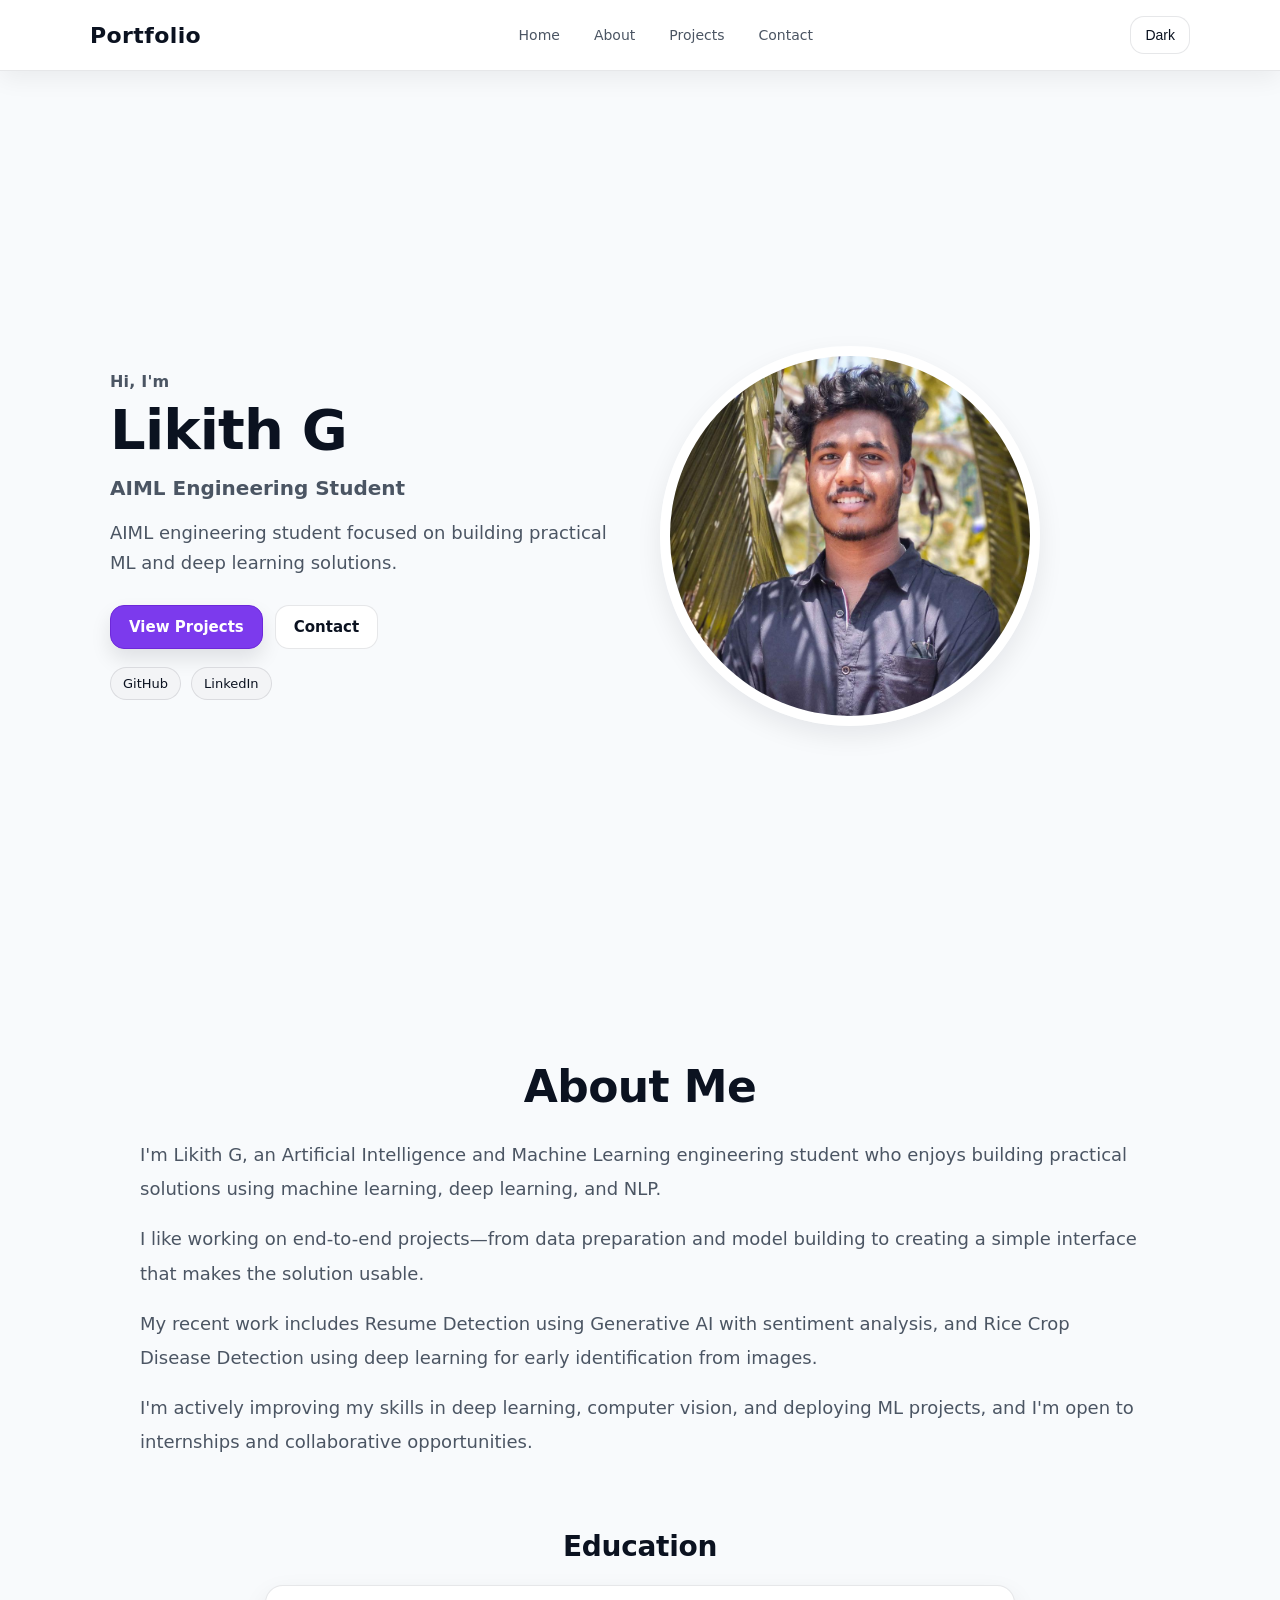
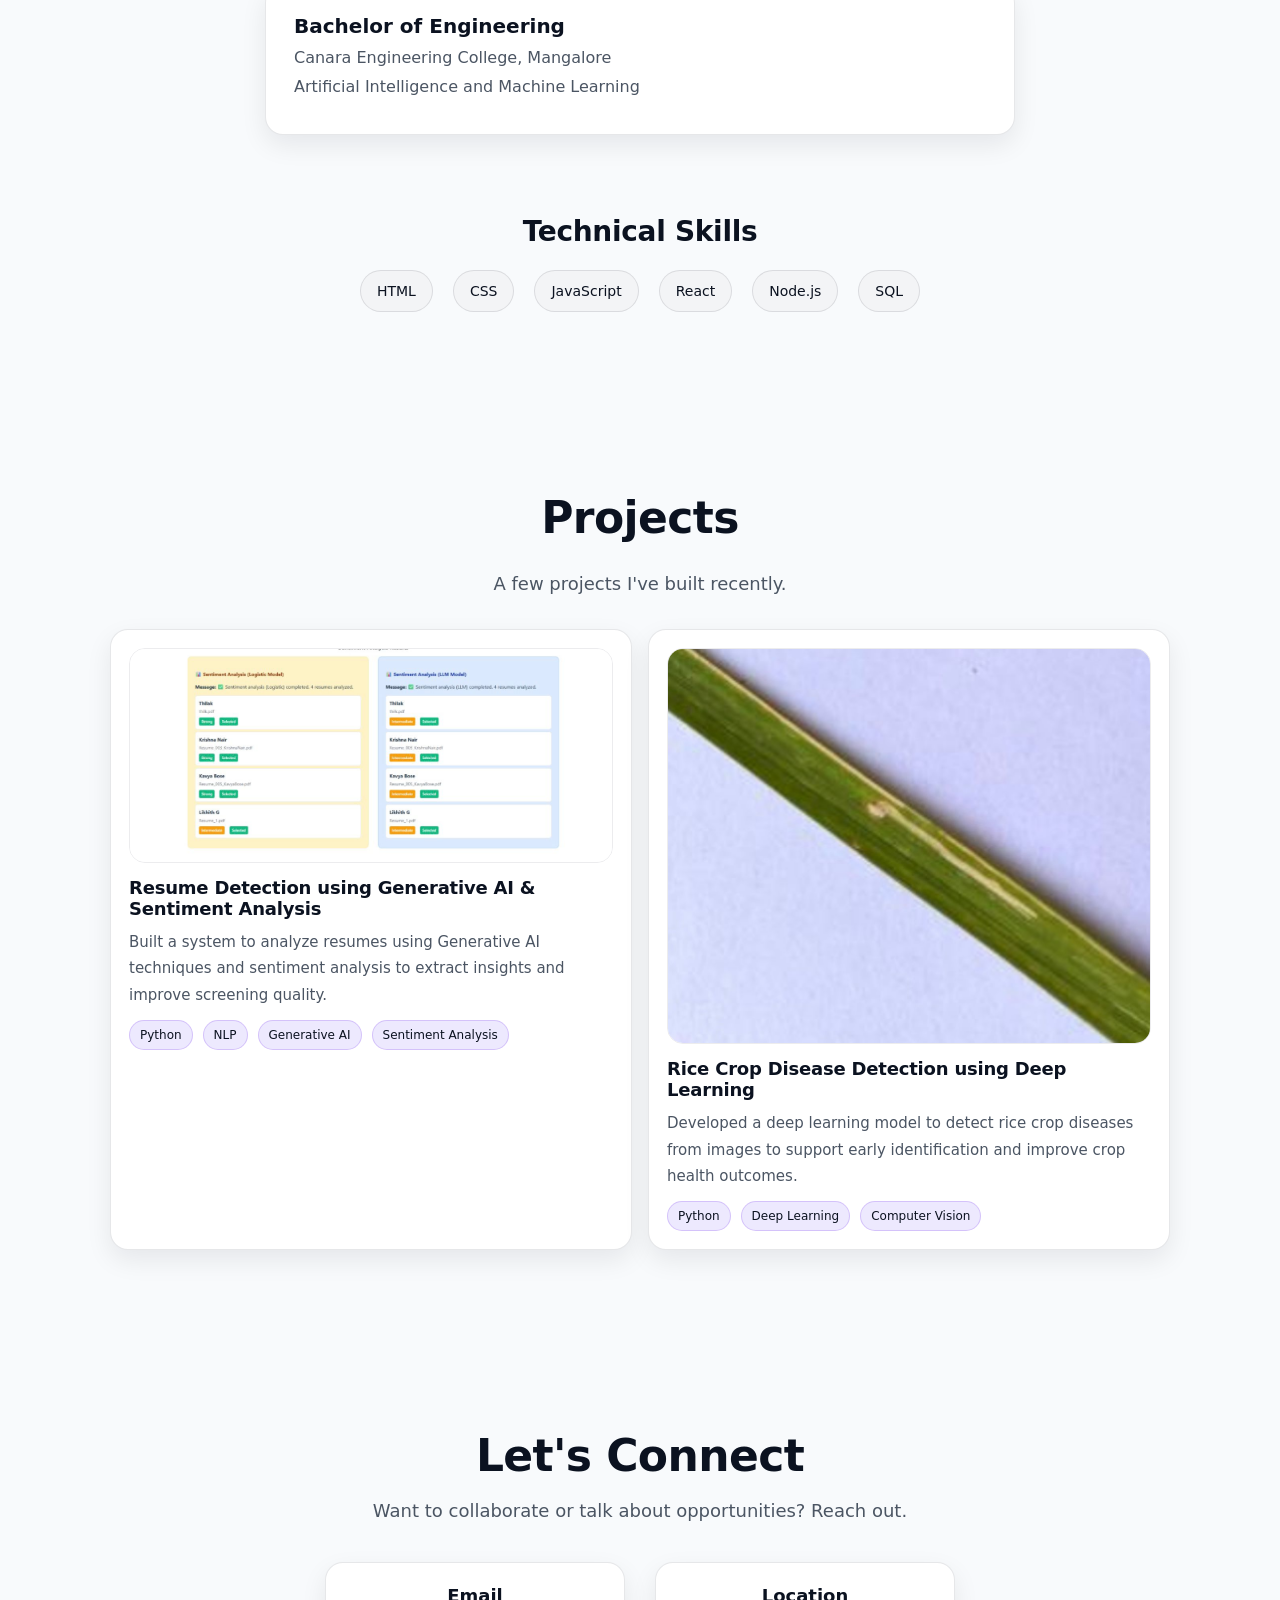
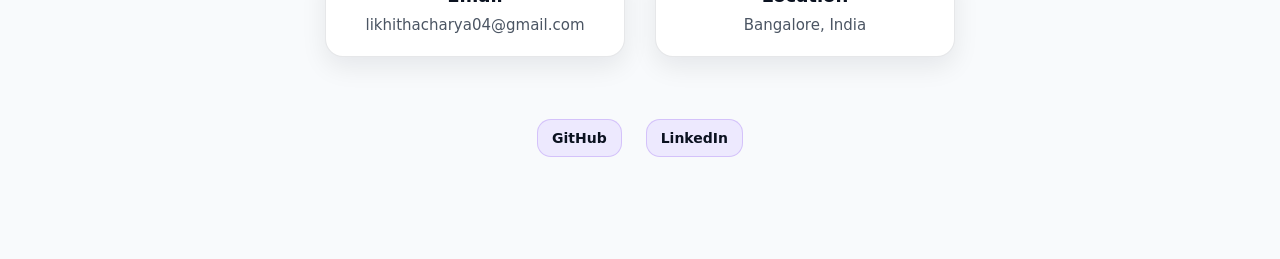
==== index.html @ 760d1671 "Initial commit" ====
<!DOCTYPE html>
<html lang="en">

<head>
    <meta charset="UTF-8">
    <meta name="viewport" content="width=device-width, initial-scale=1.0">
    <title>Portfolio</title>
    <meta name="description" content="Personal portfolio website">

    <link rel="stylesheet" href="style.css">
</head>

<body>

    <!-- Header -->

    <header>

        <nav>

            <a class="logo" href="#home" aria-label="Go to home">Portfolio</a>

            <ul>
                <li><a href="#home">Home</a></li>
                <li><a href="#about">About</a></li>
                <li><a href="#projects">Projects</a></li>
                <li><a href="#contact">Contact</a></li>
            </ul>

            <button id="darkModeBtn" type="button" aria-pressed="false" aria-label="Toggle dark mode">
                Dark
            </button>

        </nav>

    </header>

    <!-- Home Section -->

    <section id="home" class="home">

        <div class="home-text">

            <p class="eyebrow" id="heroEyebrow">Hi, I'm</p>
            <h1 id="heroName">Your Name</h1>

            <p class="subtitle" id="heroRole">Your Role</p>

            <p class="intro" id="heroIntro">
                A short 1–2 line intro about what you do and what you’re looking for.
            </p>

            <div class="cta-row">
                <a href="#projects" class="project-btn" id="primaryCta">View Projects</a>
                <a href="#contact" class="ghost-btn" id="secondaryCta">Contact</a>
            </div>

            <div class="quick-links" id="quickLinks" aria-label="Quick links"></div>

        </div>

        <div class="home-image">

            <img id="profileImage" src="images/profile1.jpeg" alt="Profile photo">

        </div>

    </section>

    <!-- About Section -->

<section id="about" class="about">

    <h2>About Me</h2>

    <div class="about-content">

        <p id="aboutParagraph1"></p>
        <p id="aboutParagraph2"></p>
        <p id="aboutParagraph3"></p>
        <p id="aboutParagraph4"></p>

    </div>

    <!-- Education -->

    <div class="education">

        <h3>Education</h3>

        <div class="edu-card" id="educationCard">

            <h4 id="educationTitle">Your degree</h4>

            <p id="educationSchool">Your school</p>

            <p id="educationDetail">Your specialization</p>

        </div>

    </div>

    <!-- Skills -->

    <div class="skills-section">

        <h3>Technical Skills</h3>

        <div class="skills" id="skillsList"></div>

    </div>

</section>
    <!-- Projects Section -->

<section id="projects" class="projects">

    <h2>Projects</h2>

    <p class="section-lead" id="projectsLead"></p>
    <div class="projects-grid" id="projectsGrid" aria-label="Projects list"></div>

</section>

   <!-- Contact Section -->

<section id="contact" class="contact">

    <h2>Let's Connect</h2>

    <p class="contact-description" id="contactLead"></p>

    <div class="contact-container">

        <div class="contact-card">

            <h3>Email</h3>

            <p id="contactEmail"></p>

        </div>

        <div class="contact-card">

            <h3>Location</h3>

            <p id="contactLocation"></p>

        </div>

    </div>

    <div class="social-links" id="socialLinks"></div>

</section>
    <!-- JavaScript -->

    <script src="script.js"></script>

</body>

</html>
---- style.css ----
*{
    margin:0;
    padding:0;
    box-sizing:border-box;
    scroll-behavior:smooth;
}

:root{
    color-scheme:light;
    /* Minimal, clean palette */
    --bg0:#ffffff;
    --bg1:#f8fafc;
    --text:#0b1220;
    --muted:#4b5563;
    --card:#ffffff;
    --border:rgba(15,23,42,0.10);
    --shadow:0 10px 26px rgba(2,6,23,0.08);
    /* New palette: violet + indigo */
    --accent:#7c3aed;
    --accent-strong:#6d28d9;
    --accent2:#4f46e5;
    --ring:rgba(124,58,237,0.22);
    --radius:18px;
    --max:1100px;
    --font:ui-sans-serif, system-ui, -apple-system, Segoe UI, Roboto, Arial, "Apple Color Emoji", "Segoe UI Emoji";
}

body{
    font-family:var(--font);
    background:var(--bg1);
    color:var(--text);
    transition:background 0.4s, color 0.4s;
}

img{ max-width:100%; display:block; }

a{ color:inherit; text-decoration:none; }

/* Utility */
.section-lead{
    max-width:760px;
    margin:0 auto 30px;
    color:var(--muted);
    font-size:18px;
    line-height:1.7;
    text-align:center;
}

/* ===== NAVBAR ===== */

header{
    background:#ffffff;
    border-bottom:1px solid var(--border);
    padding:16px 20px;
    position:sticky;
    top:0;
    z-index:1000;
    box-shadow:0 8px 24px rgba(2,6,23,0.06);
}

nav{
    display:flex;
    justify-content:space-between;
    align-items:center;
    gap:16px;
    max-width:var(--max);
    margin:0 auto;
}

.logo{
    color:var(--text);
    font-size:22px;
    font-weight:800;
    letter-spacing:0.4px;
}

nav ul{
    display:flex;
    list-style:none;
    gap:10px;
}

nav ul li a{
    color:var(--muted);
    text-decoration:none;
    font-size:14px;
    padding:10px 12px;
    border-radius:12px;
    transition:transform 0.2s, background 0.2s, color 0.2s;
    display:inline-flex;
    align-items:center;
}

nav ul li a:hover{
    background:rgba(2,6,23,0.04);
    transform:translateY(-1px);
    color:var(--text);
}

/* ===== DARK MODE BUTTON ===== */

#darkModeBtn{
    padding:10px 14px;
    border:1px solid var(--border);
    background:#ffffff;
    color:var(--text);
    border-radius:14px;
    cursor:pointer;
    font-size:14px;
    transition:transform 0.2s, background 0.2s, border-color 0.2s;
}

#darkModeBtn:hover{
    background:#f3f4f6;
    border-color:rgba(2,6,23,0.14);
    transform:translateY(-1px);
}

#darkModeBtn:focus-visible,
nav ul li a:focus-visible,
.project-btn:focus-visible,
.ghost-btn:focus-visible,
.social-links a:focus-visible,
.quick-links a:focus-visible{
    outline:none;
    box-shadow:0 0 0 4px var(--ring);
}

/* ===== HOME SECTION ===== */

.home{
    min-height:100vh;
    display:flex;
    justify-content:space-between;
    align-items:center;
    padding:70px 20px 40px;
    gap:40px;
    flex-wrap:wrap;
    max-width:var(--max);
    margin:0 auto;
}

.home-text{
    flex:1;
}

.eyebrow{
    color:var(--muted);
    font-weight:600;
    letter-spacing:0.2px;
    margin-bottom:10px;
}

.home-text h1{
    font-size:56px;
    line-height:1.05;
    margin-bottom:16px;
    color:var(--text);
    letter-spacing:-0.8px;
}

.subtitle{
    font-size:20px;
    color:var(--muted);
    margin-bottom:18px;
    font-weight:600;
}

.intro{
    font-size:18px;
    line-height:1.7;
    color:var(--muted);
    margin-bottom:26px;
    max-width:58ch;
}

.cta-row{
    display:flex;
    gap:12px;
    align-items:center;
    flex-wrap:wrap;
    margin-bottom:18px;
}

.project-btn{
    display:inline-block;
    padding:12px 18px;
    background:var(--accent);
    color:white;
    text-decoration:none;
    border-radius:14px;
    font-size:15px;
    font-weight:700;
    box-shadow:0 10px 20px rgba(2,6,23,0.10);
    border:1px solid var(--accent-strong);
    transition:transform 0.2s, box-shadow 0.2s, background 0.2s;
}

.project-btn:hover{
    transform:translateY(-2px);
    background:var(--accent-strong);
    box-shadow:0 14px 26px rgba(37,99,235,0.24);
}

.ghost-btn{
    display:inline-block;
    padding:12px 18px;
    border:1px solid var(--border);
    background:#ffffff;
    color:var(--text);
    border-radius:14px;
    font-size:15px;
    font-weight:700;
    transition:transform 0.2s, background 0.2s, border-color 0.2s;
}

.ghost-btn:hover{
    transform:translateY(-2px);
    background:#f3f4f6;
    border-color:rgba(2,6,23,0.18);
}

.quick-links{
    display:flex;
    gap:10px;
    flex-wrap:wrap;
}

.quick-links a{
    font-size:13px;
    padding:8px 12px;
    border-radius:999px;
    background:#f3f4f6;
    border:1px solid rgba(2,6,23,0.10);
    color:var(--text);
    transition:transform 0.2s, background 0.2s;
}

.quick-links a:hover{
    background:#e9d5ff;
    transform:translateY(-1px);
}

/* ===== PROFILE IMAGE ===== */

.home-image{
    flex:1;
    text-align:center;
}

.home-image img{
    width:min(380px, 70vw);
    height:min(380px, 70vw);
    object-fit:cover;
    border-radius:50%;
    border:10px solid #ffffff;
    box-shadow:var(--shadow);
}

/* ===== SECTION COMMON ===== */

.about,
.projects,
.contact{
    padding:90px 20px;
    max-width:var(--max);
    margin:0 auto;
}

.about h2,
.projects h2,
.contact h2{
    text-align:center;
    font-size:44px;
    margin-bottom:26px;
    color:var(--text);
    letter-spacing:-0.6px;
}

/* ===== ABOUT CONTENT ===== */

.about-content{
    max-width:1000px;
    margin:auto;
}

.about-content p{
    font-size:18px;
    line-height:1.9;
    margin-bottom:16px;
    color:var(--muted);
}

/* ===== EDUCATION ===== */

.education{
    margin-top:70px;
}

.education h3{
    text-align:center;
    font-size:28px;
    margin-bottom:22px;
    letter-spacing:-0.3px;
}

.edu-card{
    background:var(--card);
    border:1px solid var(--border);
    max-width:750px;
    margin:auto;
    padding:28px;
    border-radius:var(--radius);
    box-shadow:var(--shadow);
}

.edu-card h4{
    font-size:20px;
    margin-bottom:10px;
}

.edu-card p{
    font-size:16px;
    margin-bottom:10px;
    color:var(--muted);
}

/* ===== SKILLS ===== */

.skills-section{
    margin-top:80px;
}

.skills-section h3{
    text-align:center;
    font-size:28px;
    margin-bottom:22px;
    letter-spacing:-0.3px;
}

.skills{
    display:flex;
    justify-content:center;
    flex-wrap:wrap;
    gap:20px;
}

.skills span{
    background:#f3f4f6;
    color:var(--text);
    padding:12px 16px;
    border-radius:999px;
    font-size:14px;
    border:1px solid rgba(2,6,23,0.10);
    transition:transform 0.2s, background 0.2s;
}

.skills span:hover{
    background:#e9d5ff;
    transform:translateY(-2px);
}

/* ===== PROJECTS ===== */

.projects{
    text-align:center;
}

.projects-grid{
    display:grid;
    grid-template-columns:repeat(12, 1fr);
    gap:16px;
    margin-top:26px;
}

.project-card{
    grid-column:span 6;
    background:var(--card);
    border:1px solid var(--border);
    padding:18px;
    border-radius:var(--radius);
    box-shadow:var(--shadow);
    transition:transform 0.2s, box-shadow 0.2s, border-color 0.2s;
    text-align:left;
}

.project-card:hover{
    transform:translateY(-4px);
    border-color:rgba(124,58,237,0.18);
    box-shadow:0 16px 36px rgba(2,6,23,0.10);
}

.project-card img{
    width:100%;
    border-radius:16px;
    margin-bottom:14px;
    border:1px solid rgba(15,23,42,0.08);
}

.project-card h3{
    font-size:18px;
    margin-bottom:10px;
    color:var(--text);
    letter-spacing:-0.2px;
}

.project-card p{
    font-size:15px;
    line-height:1.75;
    margin-bottom:10px;
    color:var(--muted);
}

.project-meta{
    display:flex;
    gap:10px;
    flex-wrap:wrap;
    margin-top:12px;
}

.pill{
    font-size:12px;
    padding:7px 10px;
    border-radius:999px;
    background:#ede9fe;
    border:1px solid rgba(124,58,237,0.22);
}

.project-links{
    display:flex;
    gap:10px;
    flex-wrap:wrap;
    margin-top:12px;
}

.project-links a{
    font-weight:700;
    font-size:13px;
    padding:8px 12px;
    border-radius:12px;
    background:#ede9fe;
    border:1px solid rgba(124,58,237,0.22);
    color:var(--text);
    transition:transform 0.2s, background 0.2s, border-color 0.2s;
}

.project-links a:hover{
    transform:translateY(-1px);
    background:#ddd6fe;
    border-color:rgba(124,58,237,0.30);
}

/* ===== CONTACT SECTION ===== */

.contact{
    text-align:center;
}

.contact h2{
    font-size:44px;
    margin-bottom:14px;
}

.contact-description{
    max-width:700px;
    margin:auto;
    font-size:18px;
    line-height:1.8;
    margin-bottom:34px;
    color:var(--muted);
}

/* Contact cards */

.contact-container{
    display:flex;
    justify-content:center;
    gap:30px;
    flex-wrap:wrap;
    margin-bottom:50px;
}

.contact-card{
    background:#ffffff;
    padding:22px;
    border-radius:var(--radius);
    width:300px;
    transition:transform 0.2s;
    border:1px solid var(--border);
    box-shadow:var(--shadow);
}

.contact-card:hover{
    transform:translateY(-3px);
}

.contact-card h3{
    font-size:18px;
    margin-bottom:10px;
    color:var(--text);
}

.contact-card p{
    font-size:15px;
    color:var(--muted);
}

/* Social buttons */

.social-links a{
    display:inline-block;
    margin:12px;
    padding:10px 14px;
    background:#ede9fe;
    border:1px solid rgba(124,58,237,0.22);
    color:var(--text);
    text-decoration:none;
    border-radius:14px;
    font-size:14px;
    font-weight:700;
    transition:transform 0.2s, background 0.2s, border-color 0.2s;
}

.social-links a:hover{
    background:#ddd6fe;
    border-color:rgba(124,58,237,0.30);
    transform:translateY(-2px);
}
/* ===== DARK MODE ===== */

.dark-mode{
    color-scheme:dark;
    --bg0:#050b16;
    --bg1:#050b16;
    --text:#f8fafc;
    --muted:#cbd5e1;
    --card:#0b1324;
    --border:rgba(148,163,184,0.18);
    --shadow:0 14px 40px rgba(0,0,0,0.45);
    --ring:rgba(124,58,237,0.26);
    --accent:#a78bfa;
    --accent-strong:#8b5cf6;
    --accent2:#818cf8;
}

.dark-mode .home-text h1,
.dark-mode .about h2,
.dark-mode .projects h2,
.dark-mode .contact h2,
.dark-mode .education h3,
.dark-mode .skills-section h3{
    color:white;
}

.dark-mode header{
    background:#050b16;
    border-bottom:1px solid rgba(148,163,184,0.18);
    box-shadow:0 10px 30px rgba(0,0,0,0.40);
}

.dark-mode nav ul li a{
    color:rgba(203,213,225,0.92);
}

.dark-mode nav ul li a:hover{
    background:rgba(148,163,184,0.10);
    color:#ffffff;
}

.dark-mode #darkModeBtn{
    background:#0b1324;
    color:#ffffff;
    border-color:rgba(148,163,184,0.18);
}

.dark-mode #darkModeBtn:hover{
    background:#111b31;
}

.dark-mode .ghost-btn{
    background:#0b1324;
    color:#ffffff;
    border-color:rgba(148,163,184,0.16);
}

.dark-mode .quick-links a,
.dark-mode .skills span,
.dark-mode .pill,
.dark-mode .project-links a,
.dark-mode .social-links a{
    background:#111b31;
    border-color:rgba(167,139,250,0.28);
    color:#ffffff;
}

.dark-mode .project-card img{
    border-color:rgba(148,163,184,0.16);
}

/* ===== RESPONSIVE ===== */

@media(max-width:768px){

    nav{
        flex-direction:column;
    }

    nav ul{
        margin-top:20px;
        flex-wrap:wrap;
        justify-content:center;
    }

    .home{
        flex-direction:column-reverse;
        text-align:center;
        padding-top:50px;
    }

    .home-text h1{
        font-size:42px;
    }

    .about h2,
    .projects h2,
    .contact h2{
        font-size:34px;
    }

    .about-content p,
    .project-card p{
        font-size:15px;
    }

    .project-card h3{
        font-size:18px;
    }

    .projects-grid{
        grid-template-columns:1fr;
    }

    .project-card{
        grid-column:span 12;
    }
}
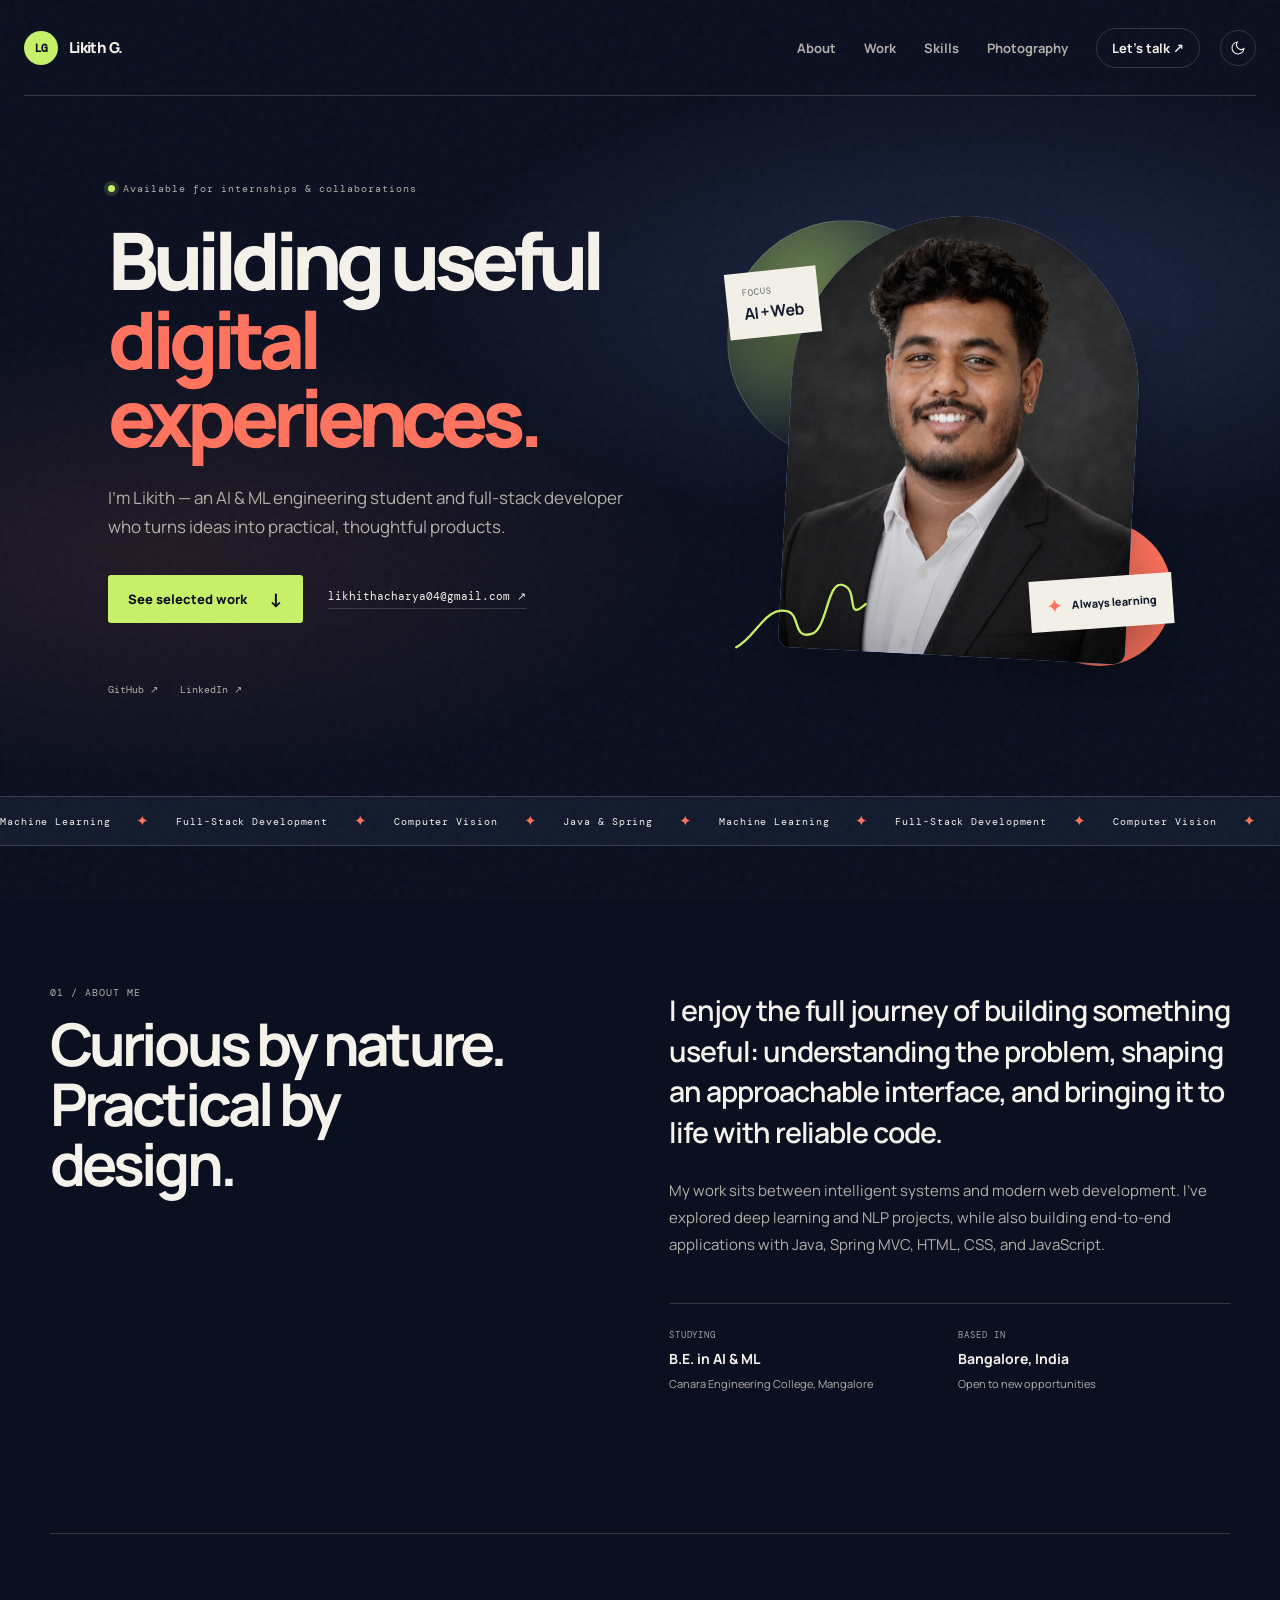
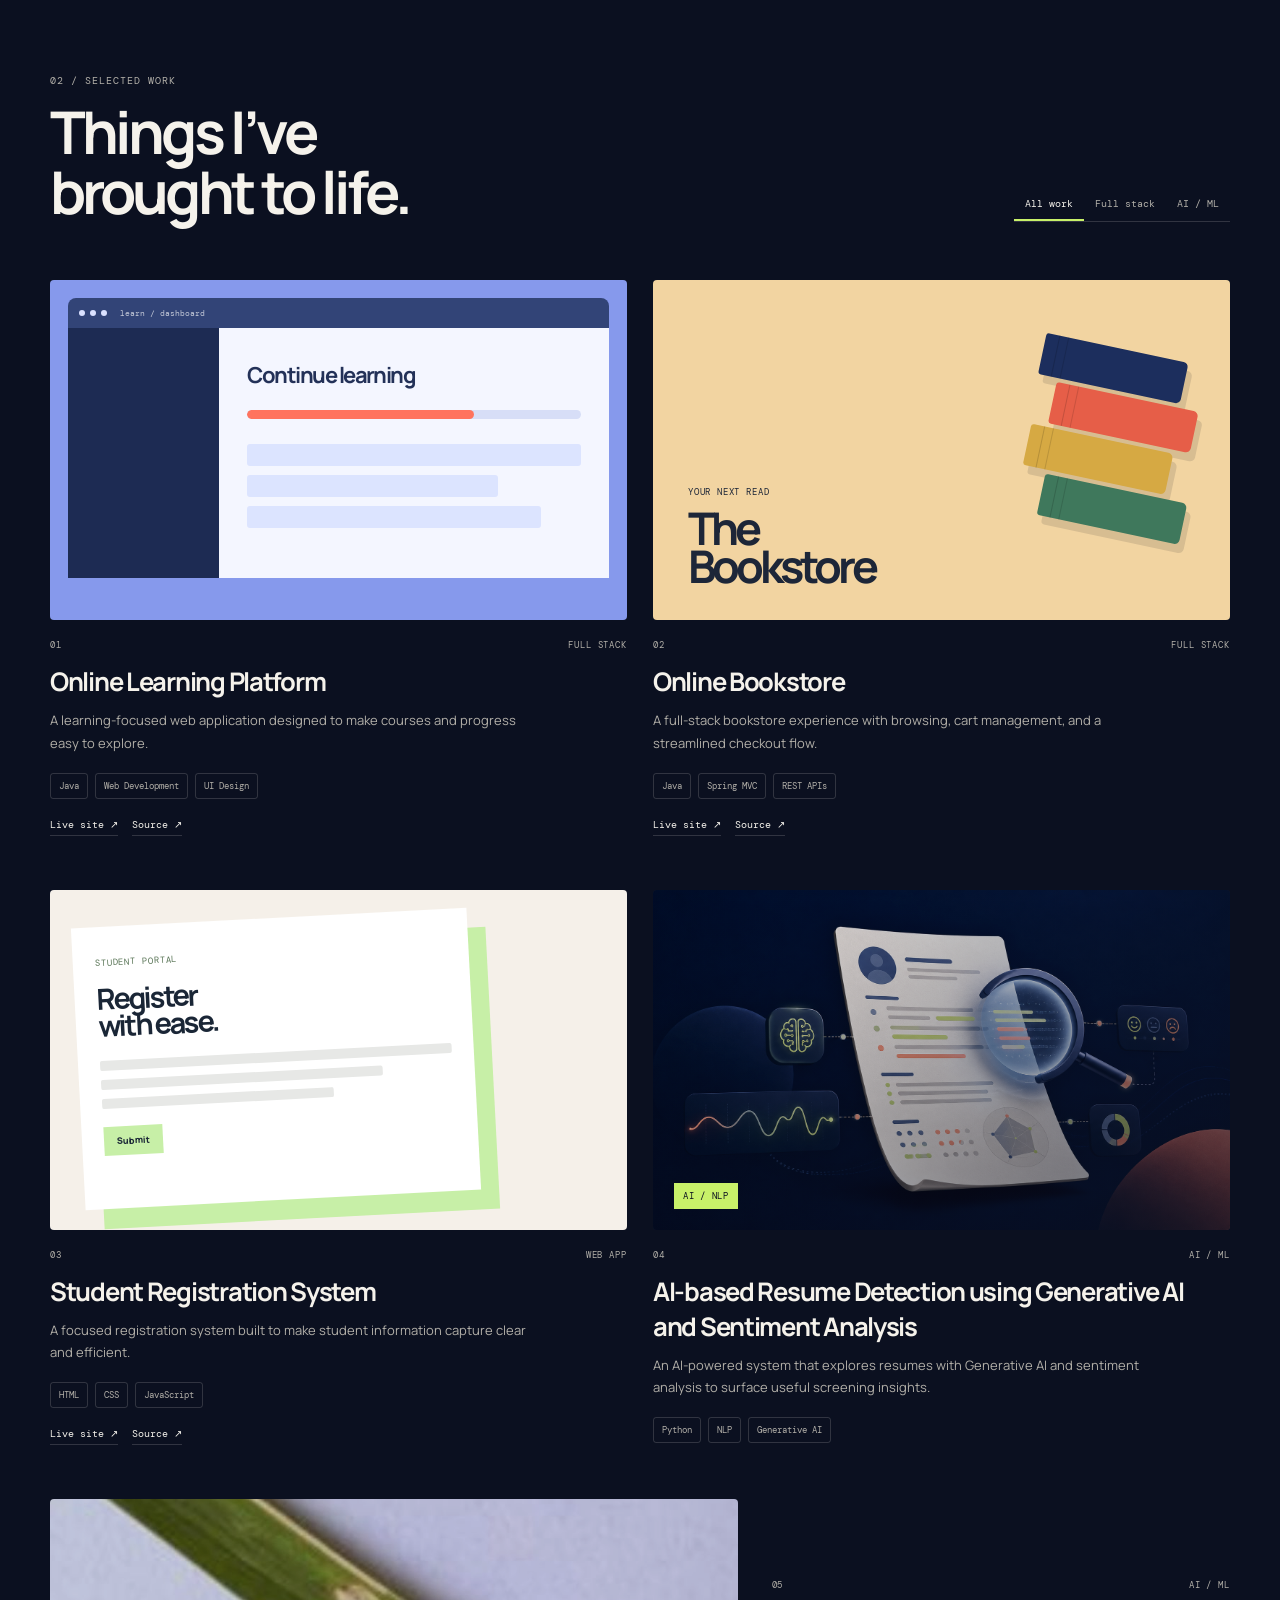
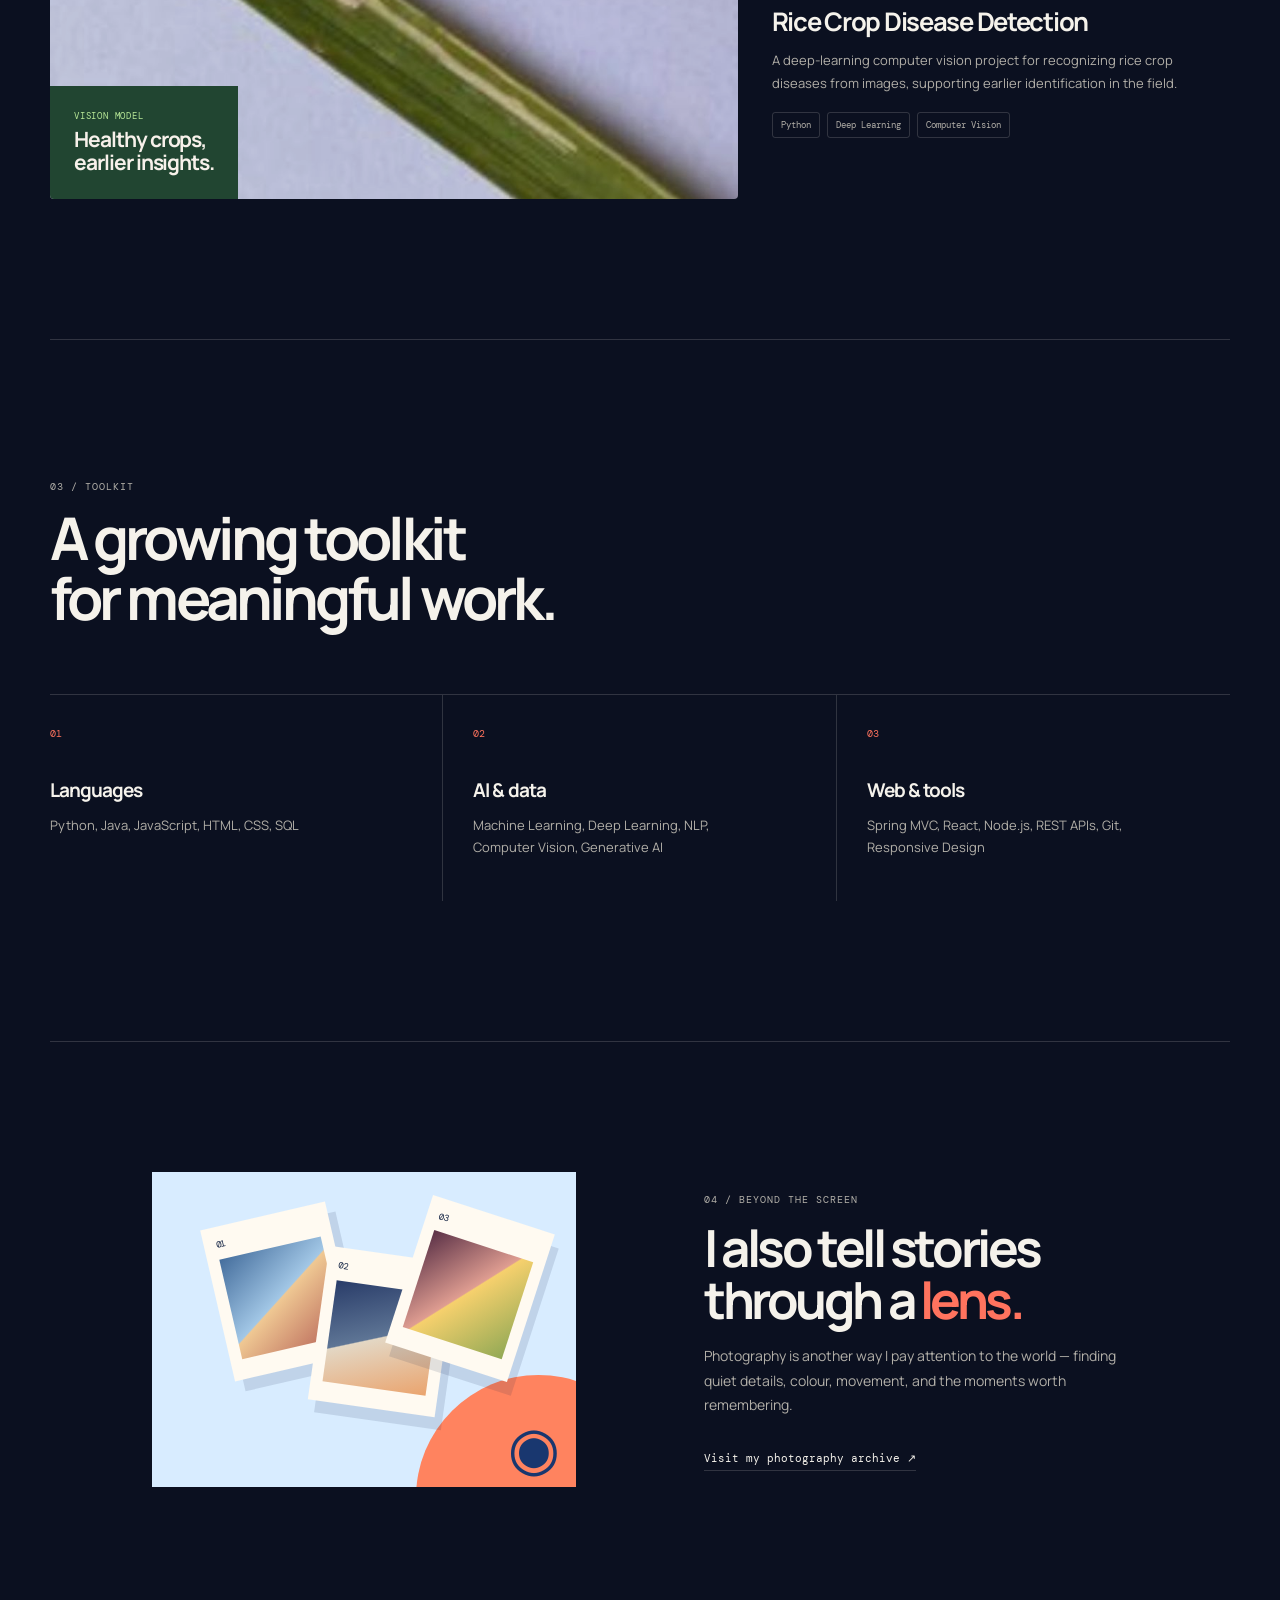
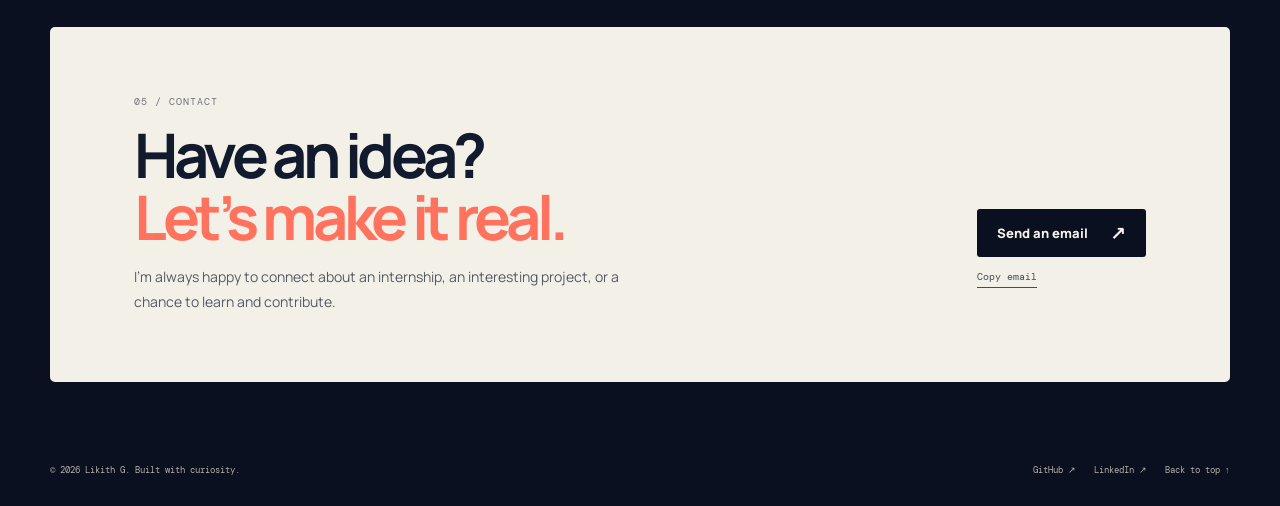
==== commit 0b2f6451: "Refresh portfolio design and add photography page" ====
--- a/index.html
+++ b/index.html
@@ -1,162 +1,216 @@
-<!DOCTYPE html>
+<!doctype html>
 <html lang="en">
-
-<head>
-    <meta charset="UTF-8">
-    <meta name="viewport" content="width=device-width, initial-scale=1.0">
-    <title>Portfolio</title>
-    <meta name="description" content="Personal portfolio website">
-
-    <link rel="stylesheet" href="style.css">
-</head>
-
-<body>
-
-    <!-- Header -->
-
-    <header>
-
-        <nav>
-
-            <a class="logo" href="#home" aria-label="Go to home">Portfolio</a>
-
-            <ul>
-                <li><a href="#home">Home</a></li>
-                <li><a href="#about">About</a></li>
-                <li><a href="#projects">Projects</a></li>
-                <li><a href="#contact">Contact</a></li>
-            </ul>
-
-            <button id="darkModeBtn" type="button" aria-pressed="false" aria-label="Toggle dark mode">
-                Dark
-            </button>
-
+  <head>
+    <meta charset="UTF-8" />
+    <meta name="viewport" content="width=device-width, initial-scale=1.0" />
+    <meta name="description" content="Likith G — AI/ML engineering student and full-stack developer. Explore selected projects in machine learning, Java, and web development." />
+    <meta name="theme-color" content="#0b1020" />
+    <meta property="og:title" content="Likith G — Portfolio" />
+    <meta property="og:description" content="AI/ML engineering student and full-stack developer building useful digital experiences." />
+    <meta property="og:type" content="website" />
+    <title>Likith G — AI/ML &amp; Full-Stack Developer</title>
+    <link rel="preconnect" href="https://fonts.googleapis.com" />
+    <link rel="preconnect" href="https://fonts.gstatic.com" crossorigin />
+    <link href="https://fonts.googleapis.com/css2?family=DM+Mono:wght@400;500&amp;family=Manrope:wght@400;500;600;700;800&amp;display=swap" rel="stylesheet" />
+    <link rel="stylesheet" href="styles.css" />
+  </head>
+  <body>
+    <a class="skip-link" href="#main-content">Skip to content</a>
+
+    <header class="site-header" id="top">
+      <div class="nav-shell">
+        <a class="brand" href="#top" aria-label="Likith G — home">
+          <span class="brand-mark">LG</span>
+          <span class="brand-name">Likith G.</span>
+        </a>
+
+        <button class="nav-toggle" type="button" aria-expanded="false" aria-controls="primary-navigation" aria-label="Open menu">
+          <span></span><span></span>
+        </button>
+
+        <nav id="primary-navigation" class="primary-nav" aria-label="Primary navigation">
+          <a href="#about">About</a>
+          <a href="#work">Work</a>
+          <a href="#skills">Skills</a>
+          <a href="photography.html">Photography</a>
+          <a href="#contact" class="nav-contact">Let’s talk <span aria-hidden="true">↗</span></a>
         </nav>
 
+        <button class="theme-toggle" type="button" aria-label="Switch to light theme" title="Switch theme">
+          <svg class="sun-icon" viewBox="0 0 24 24" aria-hidden="true"><circle cx="12" cy="12" r="4"/><path d="M12 2v2M12 20v2M4.93 4.93l1.41 1.41M17.66 17.66l1.41 1.41M2 12h2M20 12h2M4.93 19.07l1.41-1.41M17.66 6.34l1.41-1.41"/></svg>
+          <svg class="moon-icon" viewBox="0 0 24 24" aria-hidden="true"><path d="M21 12.79A9 9 0 1 1 11.21 3 7 7 0 0 0 21 12.79Z"/></svg>
+        </button>
+      </div>
     </header>
 
-    <!-- Home Section -->
-
-    <section id="home" class="home">
-
-        <div class="home-text">
-
-            <p class="eyebrow" id="heroEyebrow">Hi, I'm</p>
-            <h1 id="heroName">Your Name</h1>
-
-            <p class="subtitle" id="heroRole">Your Role</p>
-
-            <p class="intro" id="heroIntro">
-                A short 1–2 line intro about what you do and what you’re looking for.
-            </p>
-
-            <div class="cta-row">
-                <a href="#projects" class="project-btn" id="primaryCta">View Projects</a>
-                <a href="#contact" class="ghost-btn" id="secondaryCta">Contact</a>
-            </div>
-
-            <div class="quick-links" id="quickLinks" aria-label="Quick links"></div>
-
-        </div>
-
-        <div class="home-image">
-
-            <img id="profileImage" src="images/profile1.jpeg" alt="Profile photo">
-
-        </div>
-
-    </section>
-
-    <!-- About Section -->
-
-<section id="about" class="about">
-
-    <h2>About Me</h2>
-
-    <div class="about-content">
-
-        <p id="aboutParagraph1"></p>
-        <p id="aboutParagraph2"></p>
-        <p id="aboutParagraph3"></p>
-        <p id="aboutParagraph4"></p>
-
-    </div>
-
-    <!-- Education -->
-
-    <div class="education">
-
-        <h3>Education</h3>
-
-        <div class="edu-card" id="educationCard">
-
-            <h4 id="educationTitle">Your degree</h4>
-
-            <p id="educationSchool">Your school</p>
-
-            <p id="educationDetail">Your specialization</p>
-
-        </div>
-
-    </div>
-
-    <!-- Skills -->
-
-    <div class="skills-section">
-
-        <h3>Technical Skills</h3>
-
-        <div class="skills" id="skillsList"></div>
-
-    </div>
-
-</section>
-    <!-- Projects Section -->
-
-<section id="projects" class="projects">
-
-    <h2>Projects</h2>
-
-    <p class="section-lead" id="projectsLead"></p>
-    <div class="projects-grid" id="projectsGrid" aria-label="Projects list"></div>
-
-</section>
-
-   <!-- Contact Section -->
-
-<section id="contact" class="contact">
-
-    <h2>Let's Connect</h2>
-
-    <p class="contact-description" id="contactLead"></p>
-
-    <div class="contact-container">
-
-        <div class="contact-card">
-
-            <h3>Email</h3>
-
-            <p id="contactEmail"></p>
-
-        </div>
-
-        <div class="contact-card">
-
-            <h3>Location</h3>
-
-            <p id="contactLocation"></p>
-
-        </div>
-
-    </div>
-
-    <div class="social-links" id="socialLinks"></div>
-
-</section>
-    <!-- JavaScript -->
+    <main id="main-content">
+      <section class="hero section-shell" aria-labelledby="hero-title">
+        <div class="hero-copy reveal">
+          <p class="kicker"><span class="status-dot"></span> Available for internships &amp; collaborations</p>
+          <h1 id="hero-title">Building useful<br /><em>digital experiences.</em></h1>
+          <p class="hero-intro">I’m Likith — an AI &amp; ML engineering student and full-stack developer who turns ideas into practical, thoughtful products.</p>
+          <div class="hero-actions">
+            <a class="button button-primary" href="#work">See selected work <span aria-hidden="true">↓</span></a>
+            <a class="text-link" href="mailto:likhithacharya04@gmail.com">likhithacharya04@gmail.com <span aria-hidden="true">↗</span></a>
+          </div>
+          <div class="hero-socials" aria-label="Social links">
+            <a href="https://github.com/Likhith17192004" target="_blank" rel="noopener noreferrer">GitHub <span aria-hidden="true">↗</span></a>
+            <a href="https://www.linkedin.com/in/likith-g-001664202/" target="_blank" rel="noopener noreferrer">LinkedIn <span aria-hidden="true">↗</span></a>
+          </div>
+        </div>
+
+        <div class="hero-visual reveal reveal-delay">
+          <div class="orb orb-one"></div>
+          <div class="orb orb-two"></div>
+          <div class="photo-frame">
+            <img src="assets/profile.png" alt="Likith G" />
+          </div>
+          <div class="float-card float-card-top"><span class="mono-label">FOCUS</span><strong>AI + Web</strong></div>
+          <div class="float-card float-card-bottom"><span class="sparkle" aria-hidden="true">✦</span><span>Always learning</span></div>
+          <svg class="scribble" viewBox="0 0 179 76" fill="none" aria-hidden="true"><path d="M2 58c27-8 47-47 74-34 15 7 0 37 25 34 22-2 32-67 52-55 19 11-7 48 24 29" stroke="currentColor" stroke-width="3" stroke-linecap="round"/></svg>
+        </div>
+      </section>
+
+      <section class="ticker" aria-label="Areas of interest">
+        <div class="ticker-track">
+          <span>Machine Learning</span><i>✦</i><span>Full-Stack Development</span><i>✦</i><span>Computer Vision</span><i>✦</i><span>Java &amp; Spring</span><i>✦</i><span>Machine Learning</span><i>✦</i><span>Full-Stack Development</span><i>✦</i><span>Computer Vision</span><i>✦</i><span>Java &amp; Spring</span><i>✦</i>
+        </div>
+      </section>
+
+      <section class="about section-shell" id="about" aria-labelledby="about-title">
+        <div class="section-heading reveal">
+          <p class="eyebrow">01 / ABOUT ME</p>
+          <h2 id="about-title">Curious by nature.<br />Practical by design.</h2>
+        </div>
+        <div class="about-content reveal reveal-delay">
+          <p class="large-copy">I enjoy the full journey of building something useful: understanding the problem, shaping an approachable interface, and bringing it to life with reliable code.</p>
+          <p>My work sits between intelligent systems and modern web development. I’ve explored deep learning and NLP projects, while also building end-to-end applications with Java, Spring MVC, HTML, CSS, and JavaScript.</p>
+          <div class="about-facts">
+            <div><span class="mono-label">STUDYING</span><strong>B.E. in AI &amp; ML</strong><small>Canara Engineering College, Mangalore</small></div>
+            <div><span class="mono-label">BASED IN</span><strong>Bangalore, India</strong><small>Open to new opportunities</small></div>
+          </div>
+        </div>
+      </section>
+
+      <section class="work section-shell" id="work" aria-labelledby="work-title">
+        <div class="work-header reveal">
+          <div class="section-heading">
+            <p class="eyebrow">02 / SELECTED WORK</p>
+            <h2 id="work-title">Things I’ve<br />brought to life.</h2>
+          </div>
+          <div class="project-filters" role="group" aria-label="Filter projects">
+            <button class="filter-button is-active" type="button" data-filter="all">All work</button>
+            <button class="filter-button" type="button" data-filter="full-stack">Full stack</button>
+            <button class="filter-button" type="button" data-filter="ai-ml">AI / ML</button>
+          </div>
+        </div>
+
+        <div class="projects-grid">
+          <article class="project-card project-card-featured reveal" data-category="full-stack">
+            <a class="project-art art-learning" href="http://online-learning-platform-production-edc9.up.railway.app/" target="_blank" rel="noopener noreferrer" aria-label="Open Online Learning Platform live site">
+              <div class="browser-chrome"><i></i><i></i><i></i><span>learn / dashboard</span></div>
+              <div class="learning-window"><div class="learning-sidebar"></div><div class="learning-main"><b>Continue learning</b><div class="fake-progress"><span></span></div><div class="fake-lessons"><i></i><i></i><i></i></div></div></div>
+              <span class="project-arrow" aria-hidden="true">↗</span>
+            </a>
+            <div class="project-info">
+              <div class="project-meta"><span>01</span><span>FULL STACK</span></div>
+              <h3>Online Learning Platform</h3>
+              <p>A learning-focused web application designed to make courses and progress easy to explore.</p>
+              <div class="tags"><span>Java</span><span>Web Development</span><span>UI Design</span></div>
+              <div class="project-links"><a href="http://online-learning-platform-production-edc9.up.railway.app/" target="_blank" rel="noopener noreferrer">Live site ↗</a><a href="https://github.com/Likhith17192004/online-learning-Platform" target="_blank" rel="noopener noreferrer">Source ↗</a></div>
+            </div>
+          </article>
+
+          <article class="project-card project-card-featured reveal reveal-delay" data-category="full-stack">
+            <a class="project-art art-bookstore" href="https://onlinebookstore-production-1abd.up.railway.app/" target="_blank" rel="noopener noreferrer" aria-label="Open Online Bookstore live site">
+              <div class="book-stack"><span class="book book-one"></span><span class="book book-two"></span><span class="book book-three"></span><span class="book book-four"></span></div>
+              <div class="bookstore-copy"><small>YOUR NEXT READ</small><b>The<br />Bookstore</b></div>
+              <span class="project-arrow" aria-hidden="true">↗</span>
+            </a>
+            <div class="project-info">
+              <div class="project-meta"><span>02</span><span>FULL STACK</span></div>
+              <h3>Online Bookstore</h3>
+              <p>A full-stack bookstore experience with browsing, cart management, and a streamlined checkout flow.</p>
+              <div class="tags"><span>Java</span><span>Spring MVC</span><span>REST APIs</span></div>
+              <div class="project-links"><a href="https://onlinebookstore-production-1abd.up.railway.app/" target="_blank" rel="noopener noreferrer">Live site ↗</a><a href="https://github.com/Likhith17192004/Onlinebookstore" target="_blank" rel="noopener noreferrer">Source ↗</a></div>
+            </div>
+          </article>
+
+          <article class="project-card project-card-compact reveal" data-category="full-stack">
+            <a class="project-art art-registration" href="https://student-registration-system-production-fb31.up.railway.app/" target="_blank" rel="noopener noreferrer" aria-label="Open Student Registration System live site">
+              <div class="registration-form"><small>STUDENT PORTAL</small><b>Register<br />with ease.</b><div><i></i><i></i><i></i></div><button>Submit</button></div><span class="project-arrow" aria-hidden="true">↗</span>
+            </a>
+            <div class="project-info">
+              <div class="project-meta"><span>03</span><span>WEB APP</span></div>
+              <h3>Student Registration System</h3>
+              <p>A focused registration system built to make student information capture clear and efficient.</p>
+              <div class="tags"><span>HTML</span><span>CSS</span><span>JavaScript</span></div>
+              <div class="project-links"><a href="https://student-registration-system-production-fb31.up.railway.app/" target="_blank" rel="noopener noreferrer">Live site ↗</a><a href="https://github.com/Likhith17192004/student-registration-system" target="_blank" rel="noopener noreferrer">Source ↗</a></div>
+            </div>
+          </article>
+
+          <article class="project-card project-card-compact reveal reveal-delay" data-category="ai-ml">
+            <div class="project-art art-image"><img src="assets/resume-detection-cover.png" alt="Illustration of AI-powered resume detection and sentiment analysis" loading="lazy" /><span class="image-overlay">AI / NLP</span></div>
+            <div class="project-info">
+              <div class="project-meta"><span>04</span><span>AI / ML</span></div>
+              <h3>AI-based Resume Detection using Generative AI and Sentiment Analysis</h3>
+              <p>An AI-powered system that explores resumes with Generative AI and sentiment analysis to surface useful screening insights.</p>
+              <div class="tags"><span>Python</span><span>NLP</span><span>Generative AI</span></div>
+            </div>
+          </article>
+
+          <article class="project-card project-card-wide reveal" data-category="ai-ml">
+            <div class="project-art art-rice"><img src="assets/rice-disease.jpeg" alt="Rice crop disease detection project preview" loading="lazy" /><div class="rice-panel"><span>VISION MODEL</span><strong>Healthy crops,<br />earlier insights.</strong></div></div>
+            <div class="project-info">
+              <div class="project-meta"><span>05</span><span>AI / ML</span></div>
+              <h3>Rice Crop Disease Detection</h3>
+              <p>A deep-learning computer vision project for recognizing rice crop diseases from images, supporting earlier identification in the field.</p>
+              <div class="tags"><span>Python</span><span>Deep Learning</span><span>Computer Vision</span></div>
+            </div>
+          </article>
+        </div>
+      </section>
+
+      <section class="skills section-shell" id="skills" aria-labelledby="skills-title">
+        <div class="section-heading reveal">
+          <p class="eyebrow">03 / TOOLKIT</p>
+          <h2 id="skills-title">A growing toolkit<br />for meaningful work.</h2>
+        </div>
+        <div class="skill-columns reveal reveal-delay">
+          <div class="skill-group"><span class="skill-index">01</span><h3>Languages</h3><p>Python, Java, JavaScript, HTML, CSS, SQL</p></div>
+          <div class="skill-group"><span class="skill-index">02</span><h3>AI &amp; data</h3><p>Machine Learning, Deep Learning, NLP, Computer Vision, Generative AI</p></div>
+          <div class="skill-group"><span class="skill-index">03</span><h3>Web &amp; tools</h3><p>Spring MVC, React, Node.js, REST APIs, Git, Responsive Design</p></div>
+        </div>
+      </section>
+
+      <section class="photography-teaser section-shell" aria-labelledby="photography-title">
+        <div class="photography-teaser-art reveal" aria-hidden="true">
+          <span class="polaroid polaroid-one">01<br /><i></i></span>
+          <span class="polaroid polaroid-two">02<br /><i></i></span>
+          <span class="polaroid polaroid-three">03<br /><i></i></span>
+          <span class="camera-mark">◉</span>
+        </div>
+        <div class="photography-teaser-copy reveal reveal-delay">
+          <p class="eyebrow">04 / BEYOND THE SCREEN</p>
+          <h2 id="photography-title">I also tell stories<br />through a <em>lens.</em></h2>
+          <p>Photography is another way I pay attention to the world — finding quiet details, colour, movement, and the moments worth remembering.</p>
+          <a class="text-link" href="photography.html">Visit my photography archive <span aria-hidden="true">↗</span></a>
+        </div>
+      </section>
+
+      <section class="contact section-shell" id="contact" aria-labelledby="contact-title">
+        <div class="contact-card reveal">
+          <div><p class="eyebrow">05 / CONTACT</p><h2 id="contact-title">Have an idea?<br /><em>Let’s make it real.</em></h2><p class="contact-copy">I’m always happy to connect about an internship, an interesting project, or a chance to learn and contribute.</p></div>
+          <div class="contact-actions"><a class="button button-light" href="mailto:likhithacharya04@gmail.com">Send an email <span aria-hidden="true">↗</span></a><button class="copy-email" type="button" data-email="likhithacharya04@gmail.com">Copy email</button><small class="copy-status" role="status" aria-live="polite"></small></div>
+        </div>
+      </section>
+    </main>
+
+    <footer class="site-footer section-shell">
+      <p>© <span id="year"></span> Likith G. Built with curiosity.</p>
+      <div><a href="https://github.com/Likhith17192004" target="_blank" rel="noopener noreferrer">GitHub ↗</a><a href="https://www.linkedin.com/in/likith-g-001664202/" target="_blank" rel="noopener noreferrer">LinkedIn ↗</a><a href="#top">Back to top ↑</a></div>
+    </footer>
 
     <script src="script.js"></script>
-
-</body>
-
-</html>+  </body>
+</html>
--- a/styles.css
+++ b/styles.css
@@ -0,0 +1,101 @@
+:root {
+  --ink: #f5f2eb;
+  --ink-muted: #b2afa8;
+  --ground: #0b1020;
+  --ground-soft: #121a2d;
+  --line: rgba(245, 242, 235, 0.16);
+  --paper: #f3f0e8;
+  --paper-ink: #121a2d;
+  --coral: #ff735e;
+  --lime: #c8f169;
+  --blue: #7fa6ff;
+  --mono: "DM Mono", ui-monospace, SFMono-Regular, Menlo, monospace;
+  --sans: "Manrope", ui-sans-serif, system-ui, sans-serif;
+  --shadow: 0 18px 50px rgba(0, 0, 0, 0.25);
+}
+
+* { box-sizing: border-box; }
+html { scroll-behavior: smooth; }
+body { margin: 0; background: var(--ground); color: var(--ink); font-family: var(--sans); overflow-x: hidden; }
+body::before { content: ""; position: fixed; inset: 0; pointer-events: none; opacity: .36; z-index: 20; background-image: url("data:image/svg+xml,%3Csvg viewBox='0 0 180 180' xmlns='http://www.w3.org/2000/svg'%3E%3Cfilter id='n'%3E%3CfeTurbulence type='fractalNoise' baseFrequency='.8' numOctaves='4' stitchTiles='stitch'/%3E%3C/filter%3E%3Crect width='100%25' height='100%25' filter='url(%23n)' opacity='.08'/%3E%3C/svg%3E"); }
+body.light-theme { --ink: #172031; --ink-muted: #606878; --ground: #f3f0e8; --ground-soft: #e8e3d9; --line: rgba(23, 32, 49, .17); --paper: #172031; --paper-ink: #f5f2eb; --shadow: 0 18px 50px rgba(23, 32, 49, .12); }
+::selection { color: var(--ground); background: var(--lime); }
+a { color: inherit; text-decoration: none; }
+button { color: inherit; font: inherit; }
+img { display: block; max-width: 100%; }
+.section-shell { width: min(1180px, calc(100% - 48px)); margin-inline: auto; }
+.skip-link { position: fixed; top: -60px; left: 24px; z-index: 100; padding: 10px 14px; color: var(--ground); background: var(--lime); border-radius: 6px; font-weight: 800; transition: top .2s; }
+.skip-link:focus { top: 20px; }
+
+/* nav */
+.site-header { position: absolute; z-index: 10; top: 0; left: 0; width: 100%; }
+.nav-shell { width: min(1250px, calc(100% - 48px)); min-height: 96px; margin: auto; display: flex; align-items: center; justify-content: space-between; gap: 20px; border-bottom: 1px solid var(--line); }
+.brand { display: inline-flex; align-items: center; gap: 11px; font-weight: 800; letter-spacing: -.04em; }
+.brand-mark { display: grid; width: 34px; height: 34px; place-items: center; color: var(--ground); background: var(--lime); border-radius: 50%; font-family: var(--mono); font-size: 11px; letter-spacing: -.08em; }
+.brand-name { font-size: 15px; }
+.primary-nav { display: flex; align-items: center; gap: 28px; margin-left: auto; }
+.primary-nav > a:not(.nav-contact) { color: var(--ink-muted); font-size: 13px; font-weight: 700; transition: color .2s; }
+.primary-nav > a:not(.nav-contact):hover, .site-footer a:hover { color: var(--lime); }
+.nav-contact { padding: 10px 15px; border: 1px solid var(--line); border-radius: 100px; font-size: 13px; font-weight: 700; transition: background .2s, color .2s; }
+.nav-contact:hover { color: var(--ground); background: var(--lime); border-color: var(--lime); }
+.theme-toggle { width: 36px; height: 36px; display: grid; place-items: center; cursor: pointer; background: transparent; border: 1px solid var(--line); border-radius: 50%; }
+.theme-toggle svg { width: 16px; fill: none; stroke: currentColor; stroke-width: 1.6px; }
+.theme-toggle .sun-icon { display: none; }
+.light-theme .theme-toggle .sun-icon { display: block; }.light-theme .theme-toggle .moon-icon { display: none; }
+.nav-toggle { display: none; }
+
+/* hero */
+.hero { min-height: 760px; padding: 182px 4.5% 100px; display: grid; grid-template-columns: 1.05fr .95fr; align-items: center; gap: 60px; position: relative; }
+.hero::before { content: ""; position: absolute; z-index: -1; inset: 0 -20vw; background: radial-gradient(ellipse at 70% 38%, rgba(127,166,255,.17), transparent 33%), radial-gradient(ellipse at 22% 70%, rgba(255,115,94,.1), transparent 28%); }
+.kicker, .eyebrow { margin: 0; color: var(--ink-muted); font-family: var(--mono); font-size: 10px; letter-spacing: .1em; }
+.kicker { display: flex; align-items: center; gap: 8px; margin-bottom: 26px; }
+.status-dot { width: 7px; height: 7px; border-radius: 50%; background: var(--lime); box-shadow: 0 0 0 4px rgba(200,241,105,.15); }
+h1, h2, h3, p { margin-top: 0; }
+.hero h1 { margin-bottom: 26px; max-width: 680px; font-size: clamp(3.1rem, 6.2vw, 5.65rem); line-height: .99; letter-spacing: -.075em; font-weight: 800; }
+h1 em, h2 em { color: var(--coral); font-style: normal; }
+.hero-intro { max-width: 535px; margin-bottom: 33px; color: var(--ink-muted); font-size: 17px; line-height: 1.75; }
+.hero-actions { display: flex; align-items: center; flex-wrap: wrap; gap: 25px; }
+.button { display: inline-flex; align-items: center; justify-content: center; gap: 22px; padding: 15px 20px; border-radius: 3px; font-size: 13px; font-weight: 800; transition: transform .22s, box-shadow .22s, background .22s; }
+.button:hover { transform: translateY(-3px); box-shadow: var(--shadow); }
+.button-primary { color: var(--ground); background: var(--lime); }
+.button-primary span, .button-light span { font-size: 19px; line-height: 0; }
+.text-link { position: relative; font-family: var(--mono); font-size: 11px; color: var(--ink); border-bottom: 1px solid var(--line); padding-bottom: 5px; }
+.text-link:hover { border-color: var(--lime); color: var(--lime); }
+.hero-socials { display: flex; gap: 22px; margin-top: 60px; }
+.hero-socials a { color: var(--ink-muted); font-family: var(--mono); font-size: 10px; transition: color .2s; }.hero-socials a:hover { color: var(--lime); }
+.hero-visual { width: min(100%, 445px); height: 482px; justify-self: end; position: relative; }
+.photo-frame { position: absolute; z-index: 2; width: min(78%, 355px); height: 440px; top: 18px; right: 36px; overflow: hidden; border-radius: 180px 180px 12px 12px; background: var(--blue); transform: rotate(3deg); box-shadow: var(--shadow); }
+.photo-frame::after { content: ""; position: absolute; inset: 0; background: linear-gradient(180deg, transparent 50%, rgba(11,16,32,.28)); mix-blend-mode: multiply; }
+.photo-frame img { width: 100%; height: 100%; object-fit: cover; object-position: 52% 32%; filter: saturate(.93) contrast(1.03); transform: scale(1.03); }
+.orb { position: absolute; border-radius: 50%; }
+.orb-one { z-index: 0; left: 0; top: 22px; width: 240px; height: 240px; border: 1px solid var(--line); background: radial-gradient(circle at 33% 33%, rgba(200,241,105,.55), rgba(200,241,105,.05) 64%); }.orb-two { z-index: 1; right: 0; bottom: 14px; width: 145px; height: 145px; background: var(--coral); }
+.float-card { position: absolute; z-index: 3; padding: 14px 16px; background: var(--paper); color: var(--paper-ink); box-shadow: var(--shadow); }.float-card-top { top: 72px; left: 0; transform: rotate(-6deg); }.float-card-bottom { display: flex; align-items: center; gap: 9px; right: 0; bottom: 52px; padding: 12px 16px; transform: rotate(-4deg); font-size: 11px; font-weight: 800; }.float-card strong { display: block; margin-top: 4px; font-size: 16px; letter-spacing: -.04em; }.mono-label { display: block; font-family: var(--mono); font-size: 9px; letter-spacing: .1em; opacity: .64; }.sparkle { color: var(--coral); font-size: 20px; }.scribble { position: absolute; z-index: 3; width: 138px; left: 4px; bottom: 31px; color: var(--lime); transform: rotate(-10deg); }
+
+/* ticker */
+.ticker { width: 100%; overflow: hidden; padding: 14px 0; border-top: 1px solid var(--line); border-bottom: 1px solid var(--line); background: var(--ground-soft); }.ticker-track { width: max-content; display: flex; align-items: center; gap: 26px; font-family: var(--mono); font-size: 10px; letter-spacing: .09em; white-space: nowrap; animation: ticker 26s linear infinite; }.ticker-track i { color: var(--coral); font-style: normal; font-size: 15px; }@keyframes ticker { to { transform: translateX(-50%); } }
+
+/* shared sections */
+.about, .work, .skills { padding-block: 140px; }.section-heading h2 { margin: 15px 0 0; font-size: clamp(2.4rem, 4.6vw, 4.25rem); line-height: 1.02; letter-spacing: -.066em; }.about { display: grid; grid-template-columns: .92fr 1.08fr; gap: clamp(48px, 11vw, 160px); }.about-content { padding-top: 5px; }.large-copy { margin-bottom: 24px; font-size: clamp(1.35rem, 2.3vw, 1.78rem); line-height: 1.42; letter-spacing: -.036em; font-weight: 600; }.about-content > p:last-of-type { max-width: 630px; color: var(--ink-muted); font-size: 15px; line-height: 1.8; }.about-facts { display: grid; grid-template-columns: 1fr 1fr; gap: 18px; margin-top: 45px; padding-top: 25px; border-top: 1px solid var(--line); }.about-facts strong { display: block; margin: 8px 0 3px; font-size: 14px; }.about-facts small { color: var(--ink-muted); font-size: 11px; line-height: 1.5; }
+
+/* projects */
+.work { border-top: 1px solid var(--line); }.work-header { display: flex; align-items: end; justify-content: space-between; gap: 30px; margin-bottom: 58px; }.project-filters { display: flex; border-bottom: 1px solid var(--line); }.filter-button { cursor: pointer; border: 0; padding: 9px 11px; background: transparent; color: var(--ink-muted); font-family: var(--mono); font-size: 10px; transition: color .2s, border-color .2s; border-bottom: 2px solid transparent; }.filter-button:hover, .filter-button.is-active { color: var(--ink); border-color: var(--lime); }.projects-grid { display: grid; grid-template-columns: 1fr 1fr; gap: 54px 26px; }.project-card { min-width: 0; transition: opacity .28s, transform .28s; }.project-card.is-hidden { display: none; }.project-card-wide { grid-column: 1 / -1; display: grid; grid-template-columns: 1.2fr .8fr; gap: 34px; align-items: center; }.project-art { position: relative; overflow: hidden; display: block; height: 340px; border-radius: 4px; transition: transform .3s; }.project-card:hover .project-art { transform: translateY(-5px); }.project-arrow { position: absolute; z-index: 5; top: 18px; right: 18px; display: grid; place-items: center; width: 38px; height: 38px; color: var(--paper-ink); background: var(--paper); border-radius: 50%; font-size: 19px; opacity: 0; transform: translate(-5px, 5px); transition: opacity .25s, transform .25s; }.project-card:hover .project-arrow { opacity: 1; transform: translate(0, 0); }.project-info { padding-top: 19px; }.project-meta { display: flex; justify-content: space-between; margin-bottom: 13px; color: var(--ink-muted); font-family: var(--mono); font-size: 9px; letter-spacing: .1em; }.project-info h3 { margin-bottom: 10px; font-size: clamp(1.25rem, 2vw, 1.65rem); letter-spacing: -.05em; }.project-info p { max-width: 490px; margin-bottom: 18px; color: var(--ink-muted); font-size: 13px; line-height: 1.75; }.tags { display: flex; flex-wrap: wrap; gap: 7px; }.tags span { padding: 6px 8px; border: 1px solid var(--line); color: var(--ink-muted); border-radius: 3px; font-family: var(--mono); font-size: 9px; }.project-links { display: flex; flex-wrap: wrap; gap: 14px; margin-top: 19px; }.project-links a { color: var(--ink); font-family: var(--mono); font-size: 10px; border-bottom: 1px solid var(--line); padding-bottom: 4px; }.project-links a:hover { color: var(--lime); border-color: var(--lime); }
+/* project art */
+.art-learning { padding: 18px; background: #8699ec; }.browser-chrome { display: flex; align-items: center; gap: 5px; height: 30px; padding: 0 11px; color: rgba(255,255,255,.72); background: #324477; border-radius: 8px 8px 0 0; font-family: var(--mono); font-size: 8px; }.browser-chrome i { width: 6px; height: 6px; background: #dae1ff; border-radius: 50%; }.browser-chrome span { margin-left: 8px; }.learning-window { display: grid; grid-template-columns: 28% 1fr; min-height: 250px; background: #f4f6ff; }.learning-sidebar { background: #1d2b53; }.learning-main { padding: 32px 28px; color: #233158; }.learning-main b { font-size: 22px; letter-spacing: -.07em; }.fake-progress { width: 100%; height: 9px; margin: 20px 0 25px; overflow: hidden; background: #d7def7; border-radius: 10px; }.fake-progress span { display: block; width: 68%; height: 100%; background: var(--coral); border-radius: inherit; }.fake-lessons { display: grid; gap: 9px; }.fake-lessons i { height: 22px; background: #dce4ff; border-radius: 3px; }.fake-lessons i:nth-child(2) { width: 75%; }.fake-lessons i:nth-child(3) { width: 88%; }
+.art-bookstore { display: flex; align-items: end; justify-content: space-between; padding: 35px; background: #f2d4a1; }.bookstore-copy { position: relative; z-index: 2; color: #1d2638; }.bookstore-copy small { font-family: var(--mono); font-size: 9px; letter-spacing: .09em; }.bookstore-copy b { display: block; margin-top: 10px; font-size: 45px; line-height: .83; letter-spacing: -.09em; }.book-stack { position: absolute; top: 49px; right: 39px; width: 165px; height: 220px; transform: rotate(12deg); }.book { position: absolute; left: 0; width: 145px; height: 42px; border-radius: 3px 5px 5px 3px; box-shadow: 6px 8px 0 rgba(34, 37, 40, .13); }.book::before { content: ""; position: absolute; left: 13px; top: 0; bottom: 0; width: 8px; border-left: 1px solid rgba(0,0,0,.15); border-right: 1px solid rgba(0,0,0,.13); }.book-one { top: 19px; background: #1c2e5d; }.book-two { top: 65px; left: 20px; background: #e65e48; }.book-three { top: 111px; left: 4px; background: #d6a943; }.book-four { top: 157px; left: 28px; background: #3f785c; }
+.art-registration { background: #f5f0e9; padding: 28px; }.registration-form { width: 76%; min-height: 282px; padding: 22px; color: #1a2636; background: white; box-shadow: 18px 20px 0 #c7efa7; transform: rotate(-3deg); }.registration-form small { color: #597556; font-family: var(--mono); font-size: 9px; letter-spacing: .1em; }.registration-form b { display: block; margin: 15px 0 22px; font-size: 29px; line-height: .92; letter-spacing: -.08em; }.registration-form div { display: grid; gap: 9px; }.registration-form i { height: 10px; background: #e7e8e6; border-radius: 2px; }.registration-form i:nth-child(2) { width: 80%; }.registration-form i:nth-child(3) { width: 66%; }.registration-form button { margin-top: 18px; padding: 8px 13px; color: #1a2636; border: 0; background: #c7efa7; font-size: 9px; font-weight: 800; }.art-image { background: var(--ground-soft); }.art-image img, .art-rice img { width: 100%; height: 100%; object-fit: cover; }.art-image img { filter: saturate(.85) contrast(1.05); }.art-image::after { content: ""; position: absolute; inset: 0; background: linear-gradient(140deg, rgba(11,16,32,.02), rgba(11,16,32,.68)); }.image-overlay { position: absolute; z-index: 2; bottom: 21px; left: 21px; padding: 7px 9px; color: var(--ground); background: var(--lime); font-family: var(--mono); font-size: 9px; letter-spacing: .08em; }.art-rice { height: 300px; }.art-rice img { filter: saturate(.8) brightness(.88); }.rice-panel { position: absolute; z-index: 2; left: 0; bottom: 0; padding: 24px; color: #f7f1ea; background: #214531; }.rice-panel span { display: block; margin-bottom: 7px; font-family: var(--mono); font-size: 9px; letter-spacing: .09em; color: #b9e998; }.rice-panel strong { font-size: 21px; line-height: .99; letter-spacing: -.05em; }
+
+/* skills */
+.skills { border-top: 1px solid var(--line); }.skill-columns { display: grid; grid-template-columns: repeat(3,1fr); margin-top: 66px; border-top: 1px solid var(--line); }.skill-group { padding: 25px 30px 30px 0; min-height: 197px; border-right: 1px solid var(--line); }.skill-group + .skill-group { padding-left: 30px; }.skill-group:last-child { border-right: 0; }.skill-index { color: var(--coral); font-family: var(--mono); font-size: 10px; }.skill-group h3 { margin: 35px 0 11px; font-size: 19px; letter-spacing: -.05em; }.skill-group p { max-width: 290px; color: var(--ink-muted); font-size: 13px; line-height: 1.7; }
+
+/* photography */
+.photography-teaser { display: grid; grid-template-columns: 1fr 1fr; align-items: center; gap: clamp(45px, 10vw, 135px); padding: 130px 8%; border-top: 1px solid var(--line); }.photography-teaser-art { position: relative; height: 315px; background: #d8ecff; overflow: hidden; transform: rotate(-2deg); }.photography-teaser-art::after { content: ""; position: absolute; inset: auto -20% -42% auto; width: 245px; height: 245px; border-radius: 50%; background: #ff835f; }.polaroid { position: absolute; z-index: 2; width: 128px; height: 155px; padding: 12px; color: #132343; background: #fffaf1; box-shadow: 8px 12px 0 rgba(20,37,73,.12); font-family: var(--mono); font-size: 9px; }.polaroid i { display: block; height: 102px; margin-top: 9px; background: linear-gradient(145deg,#456e9d 0%,#a2c7e6 49%,#efc893 50%,#b86558 100%); }.polaroid-one { left: 15%; top: 42px; transform: rotate(-13deg); }.polaroid-two { left: 39%; top: 82px; transform: rotate(8deg); }.polaroid-two i { background: linear-gradient(160deg,#293c69,#5e7595 49%,#e3d7c4 50%,#eaa46e); }.polaroid-three { right: 10%; top: 39px; transform: rotate(18deg); }.polaroid-three i { background: linear-gradient(130deg,#5b3147,#df9d91 48%,#f6d06d 49%,#92a955); }.camera-mark { position: absolute; z-index: 4; right: 16px; bottom: 11px; color: #19376f; font-size: 60px; line-height: 1; }.photography-teaser-copy h2 { margin: 15px 0 19px; font-size: clamp(2.15rem,4vw,3.6rem); line-height: 1.02; letter-spacing: -.067em; }.photography-teaser-copy p:not(.eyebrow) { max-width: 430px; margin-bottom: 27px; color: var(--ink-muted); font-size: 14px; line-height: 1.75; }.photography-page .primary-nav > a.is-current { color: var(--lime); }
+.photo-page-hero { min-height: 590px; padding-top: 184px; display: flex; align-items: center; justify-content: space-between; gap: 55px; position: relative; }.photo-page-hero::after { content: ""; position: absolute; z-index: -1; top: 102px; right: 5%; width: min(37vw,405px); height: min(37vw,405px); border: 1px solid var(--line); border-radius: 50% 50% 2px 2px; background: radial-gradient(circle at 65% 33%, #ffb084, #c85d53 28%,#0d1d42 65%); transform: rotate(16deg); }.photo-page-hero h1 { margin: 14px 0 22px; font-size: clamp(3.4rem,7vw,6.4rem); line-height: .94; letter-spacing: -.08em; }.photo-page-hero h1 em { color: var(--lime); }.photo-page-hero p:not(.eyebrow) { max-width: 430px; color: var(--ink-muted); font-size: 15px; line-height: 1.75; }.photo-page-stat { width: 228px; padding: 22px; color: #172031; background: var(--paper); transform: rotate(-5deg); }.photo-page-stat strong { display: block; margin-top: 9px; font-size: 20px; line-height: 1.03; letter-spacing: -.06em; }.photo-page-stat i { display: block; margin-top: 30px; color: var(--coral); font-size: 25px; font-style: normal; }.gallery-section { padding-block: 100px 130px; border-top: 1px solid var(--line); }.gallery-heading { display: grid; grid-template-columns: 1fr 1fr; gap: 25px; margin-bottom: 52px; }.gallery-heading h2 { grid-row: span 2; margin: 11px 0 0; font-size: clamp(2.7rem,5.3vw,4.65rem); line-height: .94; letter-spacing: -.075em; }.gallery-heading p:not(.eyebrow) { max-width: 340px; align-self: end; margin: 0; color: var(--ink-muted); font-size: 13px; line-height: 1.75; }.gallery-grid { display: grid; grid-template-columns: repeat(12, 1fr); grid-auto-rows: 82px; gap: 14px; }.gallery-placeholder, .gallery-upload-note { position: relative; overflow: hidden; margin: 0; padding: 15px; color: #172031; }.gallery-placeholder span { position: relative; z-index: 2; font-family: var(--mono); font-size: 10px; }.gallery-placeholder figcaption { position: absolute; z-index: 2; bottom: 15px; left: 15px; font-size: 13px; font-weight: 800; letter-spacing: -.03em; }.gallery-placeholder small { position: absolute; z-index: 2; right: 15px; bottom: 15px; font-family: var(--mono); font-size: 8px; }.gallery-placeholder::after { content: ""; position: absolute; inset: 0; mix-blend-mode: multiply; background: radial-gradient(circle at 52% 33%, rgba(255,255,255,.3),transparent 18%),linear-gradient(110deg,rgba(4,15,45,.06),rgba(4,15,45,.3)); }.gallery-tall { grid-column: span 4; grid-row: span 5; background: linear-gradient(135deg,#66749e,#9bbad2 49%,#efd9b5 50%,#445f6d); }.gallery-sun { grid-column: span 8; grid-row: span 3; background: linear-gradient(125deg,#223b70,#f08463 49%,#ffcb7b 50%,#f3e9cf); }.gallery-wide { grid-column: span 7; grid-row: span 4; background: linear-gradient(145deg,#a7987e,#e3cf9e 25%,#547a70 27%,#193e48 72%,#b6dce6); }.gallery-film { grid-column: span 5; grid-row: span 4; color: #e8ecec; background: linear-gradient(125deg,#121c36,#264159 47%,#75877e 48%,#ecb982); }.gallery-upload-note { grid-column: span 5; grid-row: span 3; display: flex; flex-direction: column; justify-content: space-between; color: var(--paper-ink); background: var(--paper); transition: transform .25s; }.gallery-upload-note:hover { transform: translateY(-4px); }.gallery-upload-note strong { font-size: 21px; line-height: .95; letter-spacing: -.06em; }.gallery-upload-note strong b { color: var(--coral); }.round-arrow { position: absolute; right: 15px; bottom: 15px; display: grid; width: 31px; height: 31px; place-items: center; border: 1px solid currentColor; border-radius: 50%; }.photo-page-footer { display: flex; justify-content: space-between; align-items: center; gap: 20px; margin-bottom: 80px; padding: 25px 0; border-top: 1px solid var(--line); border-bottom: 1px solid var(--line); }.photo-page-footer p { margin: 0; font-size: 15px; font-weight: 700; letter-spacing: -.03em; }
+
+/* contact/footer */
+.contact { padding: 10px 0 82px; }.contact-card { display: grid; grid-template-columns: 1fr auto; gap: 40px; padding: 68px clamp(28px, 7vw, 84px); color: var(--paper-ink); background: var(--paper); border-radius: 5px; }.contact .eyebrow { color: inherit; opacity: .58; }.contact h2 { margin: 16px 0 18px; font-size: clamp(2.4rem, 4.8vw, 4.1rem); line-height: 1; letter-spacing: -.07em; }.contact h2 em { color: var(--coral); }.contact-copy { max-width: 510px; margin: 0; font-size: 14px; line-height: 1.75; opacity: .7; }.contact-actions { align-self: end; display: flex; flex-direction: column; align-items: flex-start; gap: 13px; }.button-light { color: var(--ink); background: var(--ground); }.copy-email { cursor: pointer; padding: 0 0 4px; color: inherit; background: transparent; border: 0; border-bottom: 1px solid currentColor; font-family: var(--mono); font-size: 10px; opacity: .76; }.copy-status { height: 13px; font-family: var(--mono); font-size: 9px; opacity: .7; }.site-footer { display: flex; justify-content: space-between; gap: 18px; padding-bottom: 30px; color: var(--ink-muted); font-family: var(--mono); font-size: 9px; }.site-footer p { margin: 0; }.site-footer div { display: flex; gap: 18px; }
+
+/* motion & responsive */
+.reveal { opacity: 0; transform: translateY(24px); transition: opacity .7s ease, transform .7s ease; }.reveal.is-visible { opacity: 1; transform: none; }.reveal-delay { transition-delay: .14s; }
+@media (max-width: 820px) { .nav-shell { min-height: 78px; }.nav-toggle { z-index: 12; display: grid; gap: 5px; width: 36px; height: 36px; padding: 9px; cursor: pointer; border: 1px solid var(--line); border-radius: 50%; background: transparent; }.nav-toggle span { height: 1px; width: 100%; background: currentColor; transition: transform .2s; }.nav-toggle.is-open span:first-child { transform: translateY(3px) rotate(45deg); }.nav-toggle.is-open span:last-child { transform: translateY(-3px) rotate(-45deg); }.primary-nav { position: fixed; z-index: 10; inset: 0; display: flex; flex-direction: column; justify-content: center; gap: 28px; background: var(--ground); transform: translateX(100%); transition: transform .3s; }.primary-nav.is-open { transform: translateX(0); }.primary-nav > a:not(.nav-contact) { font-size: 25px; color: var(--ink); }.theme-toggle { margin-left: auto; margin-right: 3px; }.hero { min-height: unset; grid-template-columns: 1fr; padding-top: 152px; padding-bottom: 80px; gap: 46px; }.hero-visual { justify-self: center; transform: scale(.93); transform-origin: center top; margin-bottom: -28px; }.about { grid-template-columns: 1fr; gap: 42px; }.work-header { align-items: start; flex-direction: column; }.contact-card { grid-template-columns: 1fr; }.contact-actions { align-self: start; }.projects-grid { gap: 45px 18px; }.project-card-wide { gap: 20px; }.skill-columns { grid-template-columns: 1fr; }.skill-group, .skill-group + .skill-group { min-height: auto; padding: 24px 0; border-right: 0; border-bottom: 1px solid var(--line); }.skill-group h3 { margin-top: 18px; }.photography-teaser { grid-template-columns: 1fr; padding-inline: 0; }.photography-teaser-art { max-width: 500px; width: 100%; }.photo-page-hero { min-height: 630px; padding-top: 156px; align-items: start; flex-direction: column; justify-content: center; }.photo-page-hero::after { top: 125px; right: -30px; width: 270px; height: 270px; opacity: .62; }.photo-page-stat { align-self: end; margin-right: 7%; }.gallery-heading { grid-template-columns: 1fr; }.gallery-heading h2 { grid-row: auto; }.gallery-heading p:not(.eyebrow) { margin-top: 6px; }.gallery-grid { grid-auto-rows: 75px; }.photo-page-footer { margin-bottom: 55px; } }
+@media (max-width: 580px) { .section-shell, .nav-shell { width: min(100% - 32px, 1180px); }.brand-name { display: none; }.hero { padding-inline: 0; }.hero h1 { font-size: clamp(2.8rem, 14vw, 4.1rem); }.hero-intro { font-size: 15px; }.hero-actions { gap: 20px; }.hero-socials { margin-top: 43px; }.hero-visual { height: 420px; transform: scale(.83); margin: -20px -28px -72px; }.ticker-track { gap: 18px; }.about, .work, .skills { padding-block: 92px; }.about-facts { grid-template-columns: 1fr; }.project-filters { width: 100%; }.filter-button { flex: 1; padding-inline: 2px; }.projects-grid { grid-template-columns: 1fr; }.project-card-wide { grid-column: auto; grid-template-columns: 1fr; }.project-art { height: 290px; }.art-rice { height: 270px; }.bookstore-copy b { font-size: 40px; }.book-stack { transform: scale(.78) rotate(12deg); transform-origin: top right; right: 4px; }.contact { padding-bottom: 55px; }.contact-card { padding: 42px 24px; }.site-footer { flex-direction: column; }.site-footer div { flex-wrap: wrap; gap: 12px 18px; }.photography-teaser { padding-block: 80px; }.photography-teaser-art { height: 260px; }.polaroid { transform: scale(.78) !important; transform-origin: top left; }.polaroid-one { left: 5%; }.polaroid-two { left: 31%; }.polaroid-three { right: -12%; }.photo-page-hero { min-height: 550px; }.photo-page-hero h1 { font-size: clamp(3.2rem,16vw,4.6rem); }.photo-page-stat { width: 185px; padding: 17px; }.photo-page-stat strong { font-size: 17px; }.gallery-section { padding-block: 75px; }.gallery-grid { grid-template-columns: repeat(2,1fr); grid-auto-rows: 104px; }.gallery-tall { grid-column: span 1; grid-row: span 3; }.gallery-sun { grid-column: span 1; grid-row: span 2; }.gallery-wide { grid-column: span 2; grid-row: span 2; }.gallery-film, .gallery-upload-note { grid-column: span 1; grid-row: span 2; }.photo-page-footer { align-items: start; flex-direction: column; } }
+@media (prefers-reduced-motion: reduce) { html { scroll-behavior: auto; }.ticker-track { animation: none; }.reveal { opacity: 1; transform: none; transition: none; } }
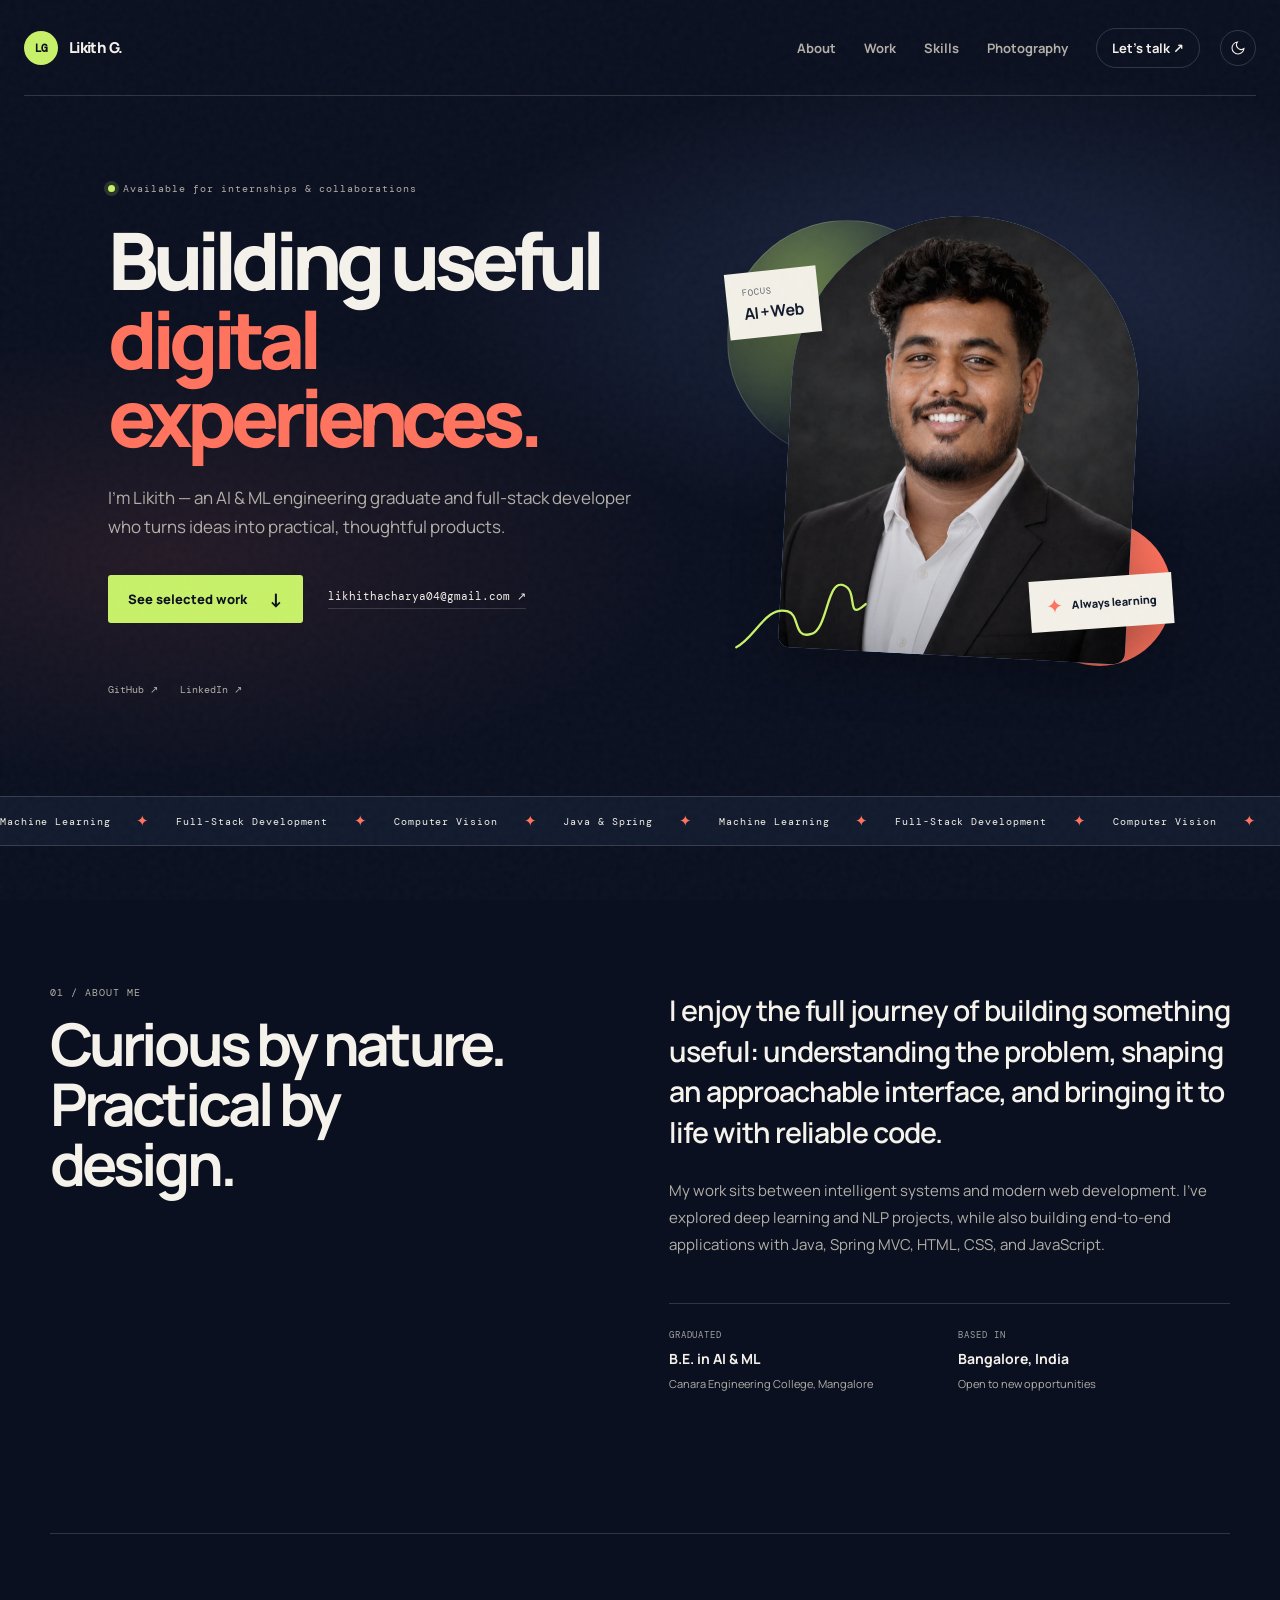
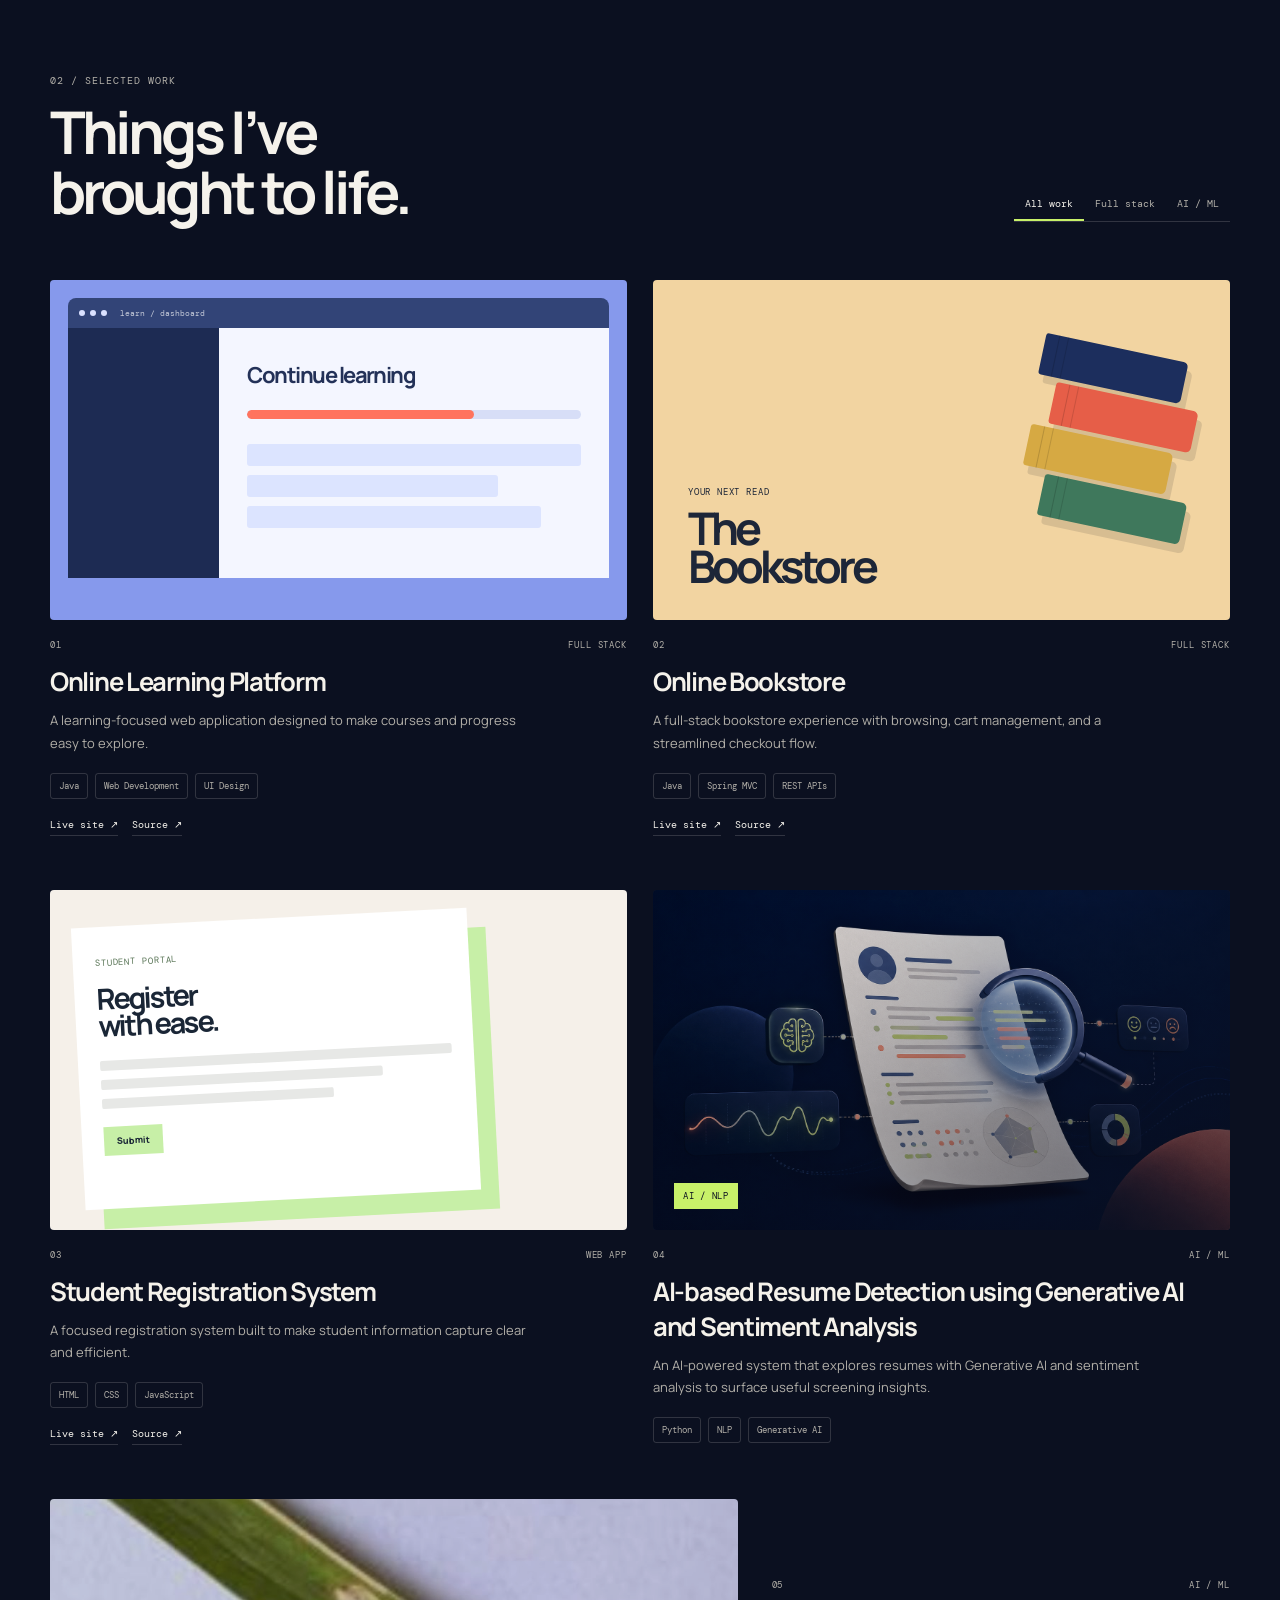
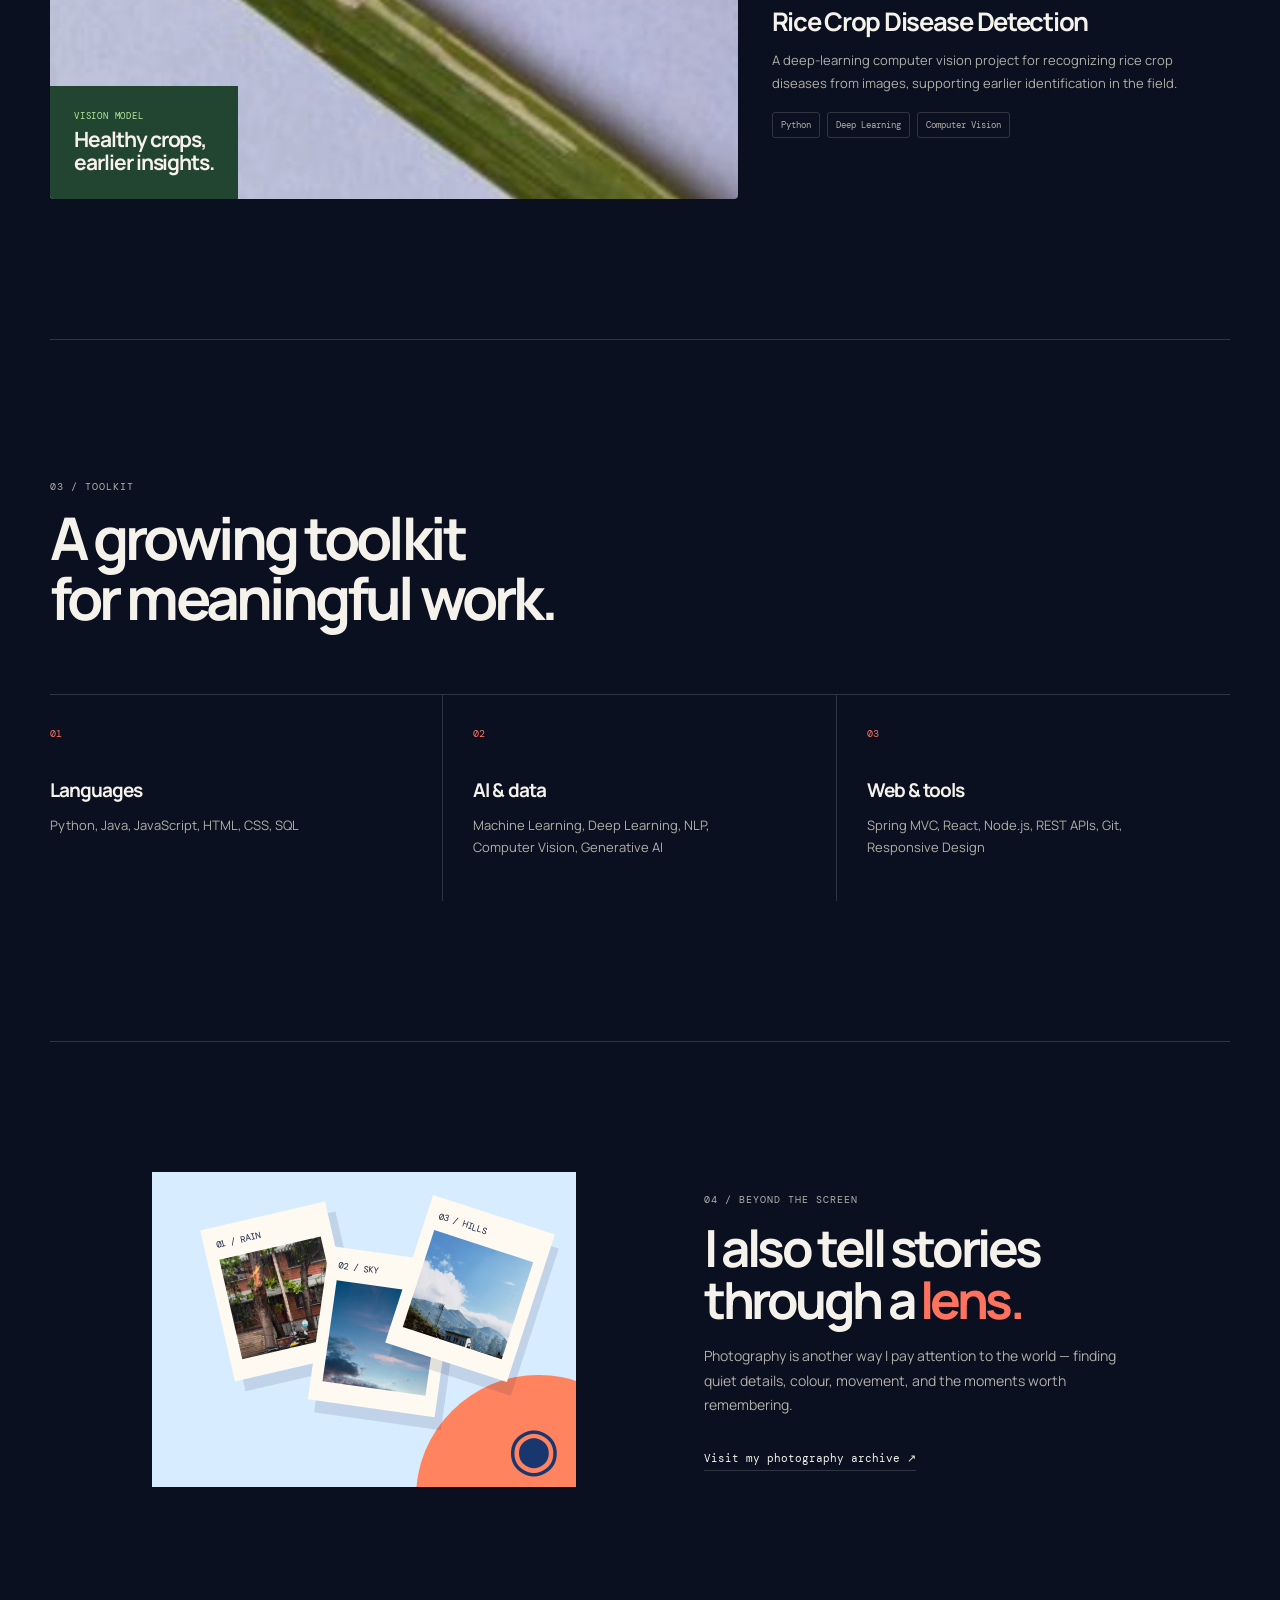
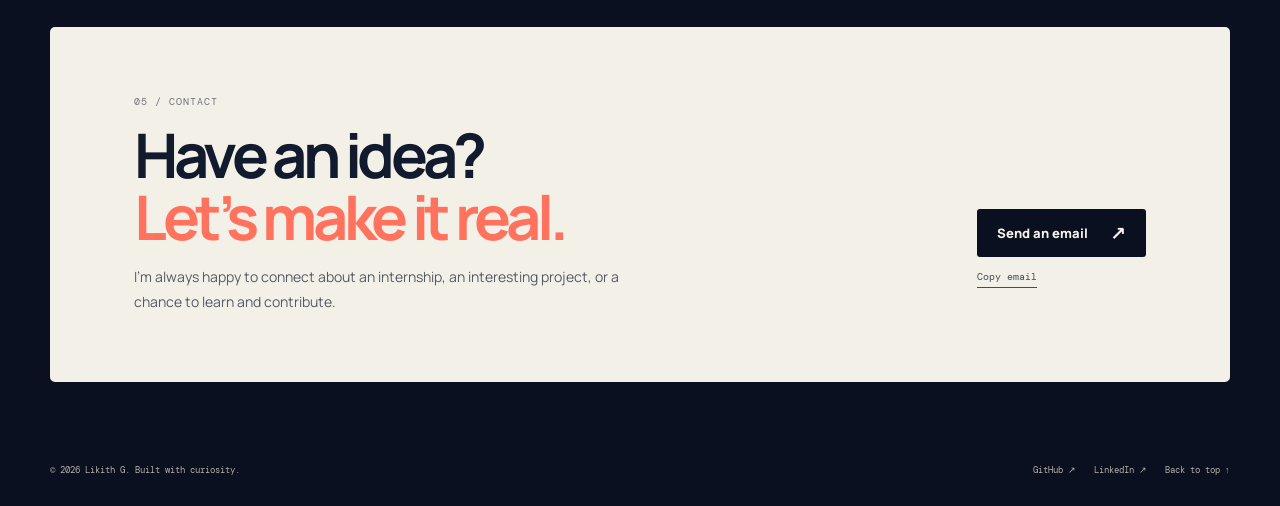
==== commit 3c52e773: "Updated Portofolio" ====
--- a/index.html
+++ b/index.html
@@ -3,10 +3,10 @@
   <head>
     <meta charset="UTF-8" />
     <meta name="viewport" content="width=device-width, initial-scale=1.0" />
-    <meta name="description" content="Likith G — AI/ML engineering student and full-stack developer. Explore selected projects in machine learning, Java, and web development." />
+    <meta name="description" content="Likith G — AI/ML engineering graduate and full-stack developer. Explore selected projects in machine learning, Java, and web development." />
     <meta name="theme-color" content="#0b1020" />
     <meta property="og:title" content="Likith G — Portfolio" />
-    <meta property="og:description" content="AI/ML engineering student and full-stack developer building useful digital experiences." />
+    <meta property="og:description" content="AI/ML engineering graduate and full-stack developer building useful digital experiences." />
     <meta property="og:type" content="website" />
     <title>Likith G — AI/ML &amp; Full-Stack Developer</title>
     <link rel="preconnect" href="https://fonts.googleapis.com" />
@@ -48,7 +48,7 @@
         <div class="hero-copy reveal">
           <p class="kicker"><span class="status-dot"></span> Available for internships &amp; collaborations</p>
           <h1 id="hero-title">Building useful<br /><em>digital experiences.</em></h1>
-          <p class="hero-intro">I’m Likith — an AI &amp; ML engineering student and full-stack developer who turns ideas into practical, thoughtful products.</p>
+          <p class="hero-intro">I’m Likith — an AI &amp; ML engineering graduate and full-stack developer who turns ideas into practical, thoughtful products.</p>
           <div class="hero-actions">
             <a class="button button-primary" href="#work">See selected work <span aria-hidden="true">↓</span></a>
             <a class="text-link" href="mailto:likhithacharya04@gmail.com">likhithacharya04@gmail.com <span aria-hidden="true">↗</span></a>
@@ -86,7 +86,7 @@
           <p class="large-copy">I enjoy the full journey of building something useful: understanding the problem, shaping an approachable interface, and bringing it to life with reliable code.</p>
           <p>My work sits between intelligent systems and modern web development. I’ve explored deep learning and NLP projects, while also building end-to-end applications with Java, Spring MVC, HTML, CSS, and JavaScript.</p>
           <div class="about-facts">
-            <div><span class="mono-label">STUDYING</span><strong>B.E. in AI &amp; ML</strong><small>Canara Engineering College, Mangalore</small></div>
+            <div><span class="mono-label">GRADUATED</span><strong>B.E. in AI &amp; ML</strong><small>Canara Engineering College, Mangalore</small></div>
             <div><span class="mono-label">BASED IN</span><strong>Bangalore, India</strong><small>Open to new opportunities</small></div>
           </div>
         </div>
@@ -185,9 +185,9 @@
 
       <section class="photography-teaser section-shell" aria-labelledby="photography-title">
         <div class="photography-teaser-art reveal" aria-hidden="true">
-          <span class="polaroid polaroid-one">01<br /><i></i></span>
-          <span class="polaroid polaroid-two">02<br /><i></i></span>
-          <span class="polaroid polaroid-three">03<br /><i></i></span>
+          <figure class="polaroid polaroid-one"><span>01 / RAIN</span><img src="assets/photography/rainy-ride.jpg" alt="" /></figure>
+          <figure class="polaroid polaroid-two"><span>02 / SKY</span><img src="assets/photography/painted-sky.jpg" alt="" /></figure>
+          <figure class="polaroid polaroid-three"><span>03 / HILLS</span><img src="assets/photography/ooty-hills.jpg" alt="" /></figure>
           <span class="camera-mark">◉</span>
         </div>
         <div class="photography-teaser-copy reveal reveal-delay">
--- a/styles.css
+++ b/styles.css
@@ -90,6 +90,8 @@
 /* photography */
 .photography-teaser { display: grid; grid-template-columns: 1fr 1fr; align-items: center; gap: clamp(45px, 10vw, 135px); padding: 130px 8%; border-top: 1px solid var(--line); }.photography-teaser-art { position: relative; height: 315px; background: #d8ecff; overflow: hidden; transform: rotate(-2deg); }.photography-teaser-art::after { content: ""; position: absolute; inset: auto -20% -42% auto; width: 245px; height: 245px; border-radius: 50%; background: #ff835f; }.polaroid { position: absolute; z-index: 2; width: 128px; height: 155px; padding: 12px; color: #132343; background: #fffaf1; box-shadow: 8px 12px 0 rgba(20,37,73,.12); font-family: var(--mono); font-size: 9px; }.polaroid i { display: block; height: 102px; margin-top: 9px; background: linear-gradient(145deg,#456e9d 0%,#a2c7e6 49%,#efc893 50%,#b86558 100%); }.polaroid-one { left: 15%; top: 42px; transform: rotate(-13deg); }.polaroid-two { left: 39%; top: 82px; transform: rotate(8deg); }.polaroid-two i { background: linear-gradient(160deg,#293c69,#5e7595 49%,#e3d7c4 50%,#eaa46e); }.polaroid-three { right: 10%; top: 39px; transform: rotate(18deg); }.polaroid-three i { background: linear-gradient(130deg,#5b3147,#df9d91 48%,#f6d06d 49%,#92a955); }.camera-mark { position: absolute; z-index: 4; right: 16px; bottom: 11px; color: #19376f; font-size: 60px; line-height: 1; }.photography-teaser-copy h2 { margin: 15px 0 19px; font-size: clamp(2.15rem,4vw,3.6rem); line-height: 1.02; letter-spacing: -.067em; }.photography-teaser-copy p:not(.eyebrow) { max-width: 430px; margin-bottom: 27px; color: var(--ink-muted); font-size: 14px; line-height: 1.75; }.photography-page .primary-nav > a.is-current { color: var(--lime); }
 .photo-page-hero { min-height: 590px; padding-top: 184px; display: flex; align-items: center; justify-content: space-between; gap: 55px; position: relative; }.photo-page-hero::after { content: ""; position: absolute; z-index: -1; top: 102px; right: 5%; width: min(37vw,405px); height: min(37vw,405px); border: 1px solid var(--line); border-radius: 50% 50% 2px 2px; background: radial-gradient(circle at 65% 33%, #ffb084, #c85d53 28%,#0d1d42 65%); transform: rotate(16deg); }.photo-page-hero h1 { margin: 14px 0 22px; font-size: clamp(3.4rem,7vw,6.4rem); line-height: .94; letter-spacing: -.08em; }.photo-page-hero h1 em { color: var(--lime); }.photo-page-hero p:not(.eyebrow) { max-width: 430px; color: var(--ink-muted); font-size: 15px; line-height: 1.75; }.photo-page-stat { width: 228px; padding: 22px; color: #172031; background: var(--paper); transform: rotate(-5deg); }.photo-page-stat strong { display: block; margin-top: 9px; font-size: 20px; line-height: 1.03; letter-spacing: -.06em; }.photo-page-stat i { display: block; margin-top: 30px; color: var(--coral); font-size: 25px; font-style: normal; }.gallery-section { padding-block: 100px 130px; border-top: 1px solid var(--line); }.gallery-heading { display: grid; grid-template-columns: 1fr 1fr; gap: 25px; margin-bottom: 52px; }.gallery-heading h2 { grid-row: span 2; margin: 11px 0 0; font-size: clamp(2.7rem,5.3vw,4.65rem); line-height: .94; letter-spacing: -.075em; }.gallery-heading p:not(.eyebrow) { max-width: 340px; align-self: end; margin: 0; color: var(--ink-muted); font-size: 13px; line-height: 1.75; }.gallery-grid { display: grid; grid-template-columns: repeat(12, 1fr); grid-auto-rows: 82px; gap: 14px; }.gallery-placeholder, .gallery-upload-note { position: relative; overflow: hidden; margin: 0; padding: 15px; color: #172031; }.gallery-placeholder span { position: relative; z-index: 2; font-family: var(--mono); font-size: 10px; }.gallery-placeholder figcaption { position: absolute; z-index: 2; bottom: 15px; left: 15px; font-size: 13px; font-weight: 800; letter-spacing: -.03em; }.gallery-placeholder small { position: absolute; z-index: 2; right: 15px; bottom: 15px; font-family: var(--mono); font-size: 8px; }.gallery-placeholder::after { content: ""; position: absolute; inset: 0; mix-blend-mode: multiply; background: radial-gradient(circle at 52% 33%, rgba(255,255,255,.3),transparent 18%),linear-gradient(110deg,rgba(4,15,45,.06),rgba(4,15,45,.3)); }.gallery-tall { grid-column: span 4; grid-row: span 5; background: linear-gradient(135deg,#66749e,#9bbad2 49%,#efd9b5 50%,#445f6d); }.gallery-sun { grid-column: span 8; grid-row: span 3; background: linear-gradient(125deg,#223b70,#f08463 49%,#ffcb7b 50%,#f3e9cf); }.gallery-wide { grid-column: span 7; grid-row: span 4; background: linear-gradient(145deg,#a7987e,#e3cf9e 25%,#547a70 27%,#193e48 72%,#b6dce6); }.gallery-film { grid-column: span 5; grid-row: span 4; color: #e8ecec; background: linear-gradient(125deg,#121c36,#264159 47%,#75877e 48%,#ecb982); }.gallery-upload-note { grid-column: span 5; grid-row: span 3; display: flex; flex-direction: column; justify-content: space-between; color: var(--paper-ink); background: var(--paper); transition: transform .25s; }.gallery-upload-note:hover { transform: translateY(-4px); }.gallery-upload-note strong { font-size: 21px; line-height: .95; letter-spacing: -.06em; }.gallery-upload-note strong b { color: var(--coral); }.round-arrow { position: absolute; right: 15px; bottom: 15px; display: grid; width: 31px; height: 31px; place-items: center; border: 1px solid currentColor; border-radius: 50%; }.photo-page-footer { display: flex; justify-content: space-between; align-items: center; gap: 20px; margin-bottom: 80px; padding: 25px 0; border-top: 1px solid var(--line); border-bottom: 1px solid var(--line); }.photo-page-footer p { margin: 0; font-size: 15px; font-weight: 700; letter-spacing: -.03em; }
+.photo-gallery { grid-auto-flow: dense; }.photo-card { position: relative; display: block; min-height: 80px; overflow: hidden; background: var(--ground-soft); }.photo-card img { width: 100%; height: 100%; object-fit: cover; transition: transform .55s cubic-bezier(.2,.8,.2,1), filter .45s; }.photo-card::after { content: ""; position: absolute; inset: 0; background: linear-gradient(180deg,rgba(5,10,23,.02) 36%,rgba(5,10,23,.42) 100%); pointer-events: none; }.photo-card:hover img { transform: scale(1.055); filter: saturate(1.08); }.photo-index, .photo-caption { position: absolute; z-index: 2; color: #fffaf2; text-shadow: 0 1px 8px rgba(0,0,0,.35); }.photo-index { top: 14px; left: 14px; font-family: var(--mono); font-size: 9px; letter-spacing: .08em; }.photo-caption { bottom: 14px; left: 14px; right: 14px; display: flex; justify-content: space-between; align-items: end; font-size: 13px; font-weight: 800; letter-spacing: -.03em; }.photo-caption i { font-family: var(--mono); font-size: 16px; font-style: normal; }.photo-card-featured { grid-column: span 7; grid-row: span 6; }.photo-card-tall { grid-column: span 5; grid-row: span 6; }.photo-card-water { grid-column: span 5; grid-row: span 6; }.photo-card-flowers { grid-column: span 7; grid-row: span 4; }.photo-card-sky { grid-column: span 4; grid-row: span 5; }.photo-card-night { grid-column: span 4; grid-row: span 5; }.photo-card-hills { grid-column: span 4; grid-row: span 5; }.photo-card-rain { grid-column: span 4; grid-row: span 6; }.photo-card-palm { grid-column: span 4; grid-row: span 5; }.photo-card-twilight { grid-column: span 4; grid-row: span 5; }.photo-card-friends { grid-column: span 7; grid-row: span 5; }.photo-card-milky { grid-column: span 5; grid-row: span 5; }.photo-card-milky img { object-position: 50% 53%; }
+.photography-teaser-art .polaroid { margin: 0; }.polaroid span { display: block; position: relative; z-index: 1; }.polaroid img { display: block; width: 100%; height: 102px; margin-top: 9px; object-fit: cover; }.films-section { padding-bottom: 130px; border-top: 1px solid var(--line); }.films-heading { display: grid; grid-template-columns: 1fr 1fr; gap: 25px; padding: 92px 0 52px; }.films-heading h2 { grid-row: span 2; margin: 11px 0 0; font-size: clamp(2.7rem,5.3vw,4.65rem); line-height: .94; letter-spacing: -.075em; }.films-heading h2 em { color: var(--lime); }.films-heading p:not(.eyebrow) { max-width: 310px; align-self: end; margin: 0; color: var(--ink-muted); font-size: 13px; line-height: 1.75; }.film-grid { display: grid; grid-template-columns: repeat(2,minmax(0,1fr)); gap: 34px 18px; }.film-card { padding: 12px; background: var(--ground-soft); border: 1px solid var(--line); }.film-player { overflow: hidden; aspect-ratio: 16 / 10; background: #090d18; }.film-player video { display: block; width: 100%; height: 100%; object-fit: cover; background: #090d18; }.film-meta { padding: 17px 6px 5px; }.film-meta span { color: var(--coral); font-family: var(--mono); font-size: 9px; letter-spacing: .08em; }.film-meta h3 { margin: 9px 0 6px; font-size: 22px; letter-spacing: -.055em; }.film-meta p { margin: 0; color: var(--ink-muted); font-size: 13px; line-height: 1.55; }
 
 /* contact/footer */
 .contact { padding: 10px 0 82px; }.contact-card { display: grid; grid-template-columns: 1fr auto; gap: 40px; padding: 68px clamp(28px, 7vw, 84px); color: var(--paper-ink); background: var(--paper); border-radius: 5px; }.contact .eyebrow { color: inherit; opacity: .58; }.contact h2 { margin: 16px 0 18px; font-size: clamp(2.4rem, 4.8vw, 4.1rem); line-height: 1; letter-spacing: -.07em; }.contact h2 em { color: var(--coral); }.contact-copy { max-width: 510px; margin: 0; font-size: 14px; line-height: 1.75; opacity: .7; }.contact-actions { align-self: end; display: flex; flex-direction: column; align-items: flex-start; gap: 13px; }.button-light { color: var(--ink); background: var(--ground); }.copy-email { cursor: pointer; padding: 0 0 4px; color: inherit; background: transparent; border: 0; border-bottom: 1px solid currentColor; font-family: var(--mono); font-size: 10px; opacity: .76; }.copy-status { height: 13px; font-family: var(--mono); font-size: 9px; opacity: .7; }.site-footer { display: flex; justify-content: space-between; gap: 18px; padding-bottom: 30px; color: var(--ink-muted); font-family: var(--mono); font-size: 9px; }.site-footer p { margin: 0; }.site-footer div { display: flex; gap: 18px; }
@@ -98,4 +100,11 @@
 .reveal { opacity: 0; transform: translateY(24px); transition: opacity .7s ease, transform .7s ease; }.reveal.is-visible { opacity: 1; transform: none; }.reveal-delay { transition-delay: .14s; }
 @media (max-width: 820px) { .nav-shell { min-height: 78px; }.nav-toggle { z-index: 12; display: grid; gap: 5px; width: 36px; height: 36px; padding: 9px; cursor: pointer; border: 1px solid var(--line); border-radius: 50%; background: transparent; }.nav-toggle span { height: 1px; width: 100%; background: currentColor; transition: transform .2s; }.nav-toggle.is-open span:first-child { transform: translateY(3px) rotate(45deg); }.nav-toggle.is-open span:last-child { transform: translateY(-3px) rotate(-45deg); }.primary-nav { position: fixed; z-index: 10; inset: 0; display: flex; flex-direction: column; justify-content: center; gap: 28px; background: var(--ground); transform: translateX(100%); transition: transform .3s; }.primary-nav.is-open { transform: translateX(0); }.primary-nav > a:not(.nav-contact) { font-size: 25px; color: var(--ink); }.theme-toggle { margin-left: auto; margin-right: 3px; }.hero { min-height: unset; grid-template-columns: 1fr; padding-top: 152px; padding-bottom: 80px; gap: 46px; }.hero-visual { justify-self: center; transform: scale(.93); transform-origin: center top; margin-bottom: -28px; }.about { grid-template-columns: 1fr; gap: 42px; }.work-header { align-items: start; flex-direction: column; }.contact-card { grid-template-columns: 1fr; }.contact-actions { align-self: start; }.projects-grid { gap: 45px 18px; }.project-card-wide { gap: 20px; }.skill-columns { grid-template-columns: 1fr; }.skill-group, .skill-group + .skill-group { min-height: auto; padding: 24px 0; border-right: 0; border-bottom: 1px solid var(--line); }.skill-group h3 { margin-top: 18px; }.photography-teaser { grid-template-columns: 1fr; padding-inline: 0; }.photography-teaser-art { max-width: 500px; width: 100%; }.photo-page-hero { min-height: 630px; padding-top: 156px; align-items: start; flex-direction: column; justify-content: center; }.photo-page-hero::after { top: 125px; right: -30px; width: 270px; height: 270px; opacity: .62; }.photo-page-stat { align-self: end; margin-right: 7%; }.gallery-heading { grid-template-columns: 1fr; }.gallery-heading h2 { grid-row: auto; }.gallery-heading p:not(.eyebrow) { margin-top: 6px; }.gallery-grid { grid-auto-rows: 75px; }.photo-page-footer { margin-bottom: 55px; } }
 @media (max-width: 580px) { .section-shell, .nav-shell { width: min(100% - 32px, 1180px); }.brand-name { display: none; }.hero { padding-inline: 0; }.hero h1 { font-size: clamp(2.8rem, 14vw, 4.1rem); }.hero-intro { font-size: 15px; }.hero-actions { gap: 20px; }.hero-socials { margin-top: 43px; }.hero-visual { height: 420px; transform: scale(.83); margin: -20px -28px -72px; }.ticker-track { gap: 18px; }.about, .work, .skills { padding-block: 92px; }.about-facts { grid-template-columns: 1fr; }.project-filters { width: 100%; }.filter-button { flex: 1; padding-inline: 2px; }.projects-grid { grid-template-columns: 1fr; }.project-card-wide { grid-column: auto; grid-template-columns: 1fr; }.project-art { height: 290px; }.art-rice { height: 270px; }.bookstore-copy b { font-size: 40px; }.book-stack { transform: scale(.78) rotate(12deg); transform-origin: top right; right: 4px; }.contact { padding-bottom: 55px; }.contact-card { padding: 42px 24px; }.site-footer { flex-direction: column; }.site-footer div { flex-wrap: wrap; gap: 12px 18px; }.photography-teaser { padding-block: 80px; }.photography-teaser-art { height: 260px; }.polaroid { transform: scale(.78) !important; transform-origin: top left; }.polaroid-one { left: 5%; }.polaroid-two { left: 31%; }.polaroid-three { right: -12%; }.photo-page-hero { min-height: 550px; }.photo-page-hero h1 { font-size: clamp(3.2rem,16vw,4.6rem); }.photo-page-stat { width: 185px; padding: 17px; }.photo-page-stat strong { font-size: 17px; }.gallery-section { padding-block: 75px; }.gallery-grid { grid-template-columns: repeat(2,1fr); grid-auto-rows: 104px; }.gallery-tall { grid-column: span 1; grid-row: span 3; }.gallery-sun { grid-column: span 1; grid-row: span 2; }.gallery-wide { grid-column: span 2; grid-row: span 2; }.gallery-film, .gallery-upload-note { grid-column: span 1; grid-row: span 2; }.photo-page-footer { align-items: start; flex-direction: column; } }
+@media (max-width: 580px) { .photo-gallery { grid-auto-rows: 110px; }.photo-card-featured, .photo-card-flowers, .photo-card-hills, .photo-card-friends, .photo-card-milky { grid-column: span 2; }.photo-card-featured, .photo-card-hills, .photo-card-milky { grid-row: span 3; }.photo-card-flowers, .photo-card-friends { grid-row: span 2; }.photo-card-tall, .photo-card-water, .photo-card-rain { grid-column: span 1; grid-row: span 3; }.photo-card-sky, .photo-card-night, .photo-card-palm, .photo-card-twilight { grid-column: span 1; grid-row: span 2; } }
+@media (max-width: 820px) { .films-heading { grid-template-columns: 1fr; }.films-heading h2 { grid-row: auto; }.films-heading p:not(.eyebrow) { margin-top: 6px; } }
+@media (max-width: 580px) { .films-section { padding-bottom: 75px; }.films-heading { padding: 75px 0 40px; }.film-grid { grid-template-columns: 1fr; gap: 25px; }.film-card { padding: 9px; }.film-meta { padding: 15px 5px 6px; } }
+.film-player { position: relative; aspect-ratio: 16 / 9; }
+.photo-card-stars { grid-column: span 6; grid-row: span 5; }
+.photo-card-stars img { object-position: 50% 48%; }
+@media (max-width: 580px) { .photo-card-stars { grid-column: span 2; grid-row: span 1; } }
 @media (prefers-reduced-motion: reduce) { html { scroll-behavior: auto; }.ticker-track { animation: none; }.reveal { opacity: 1; transform: none; transition: none; } }
